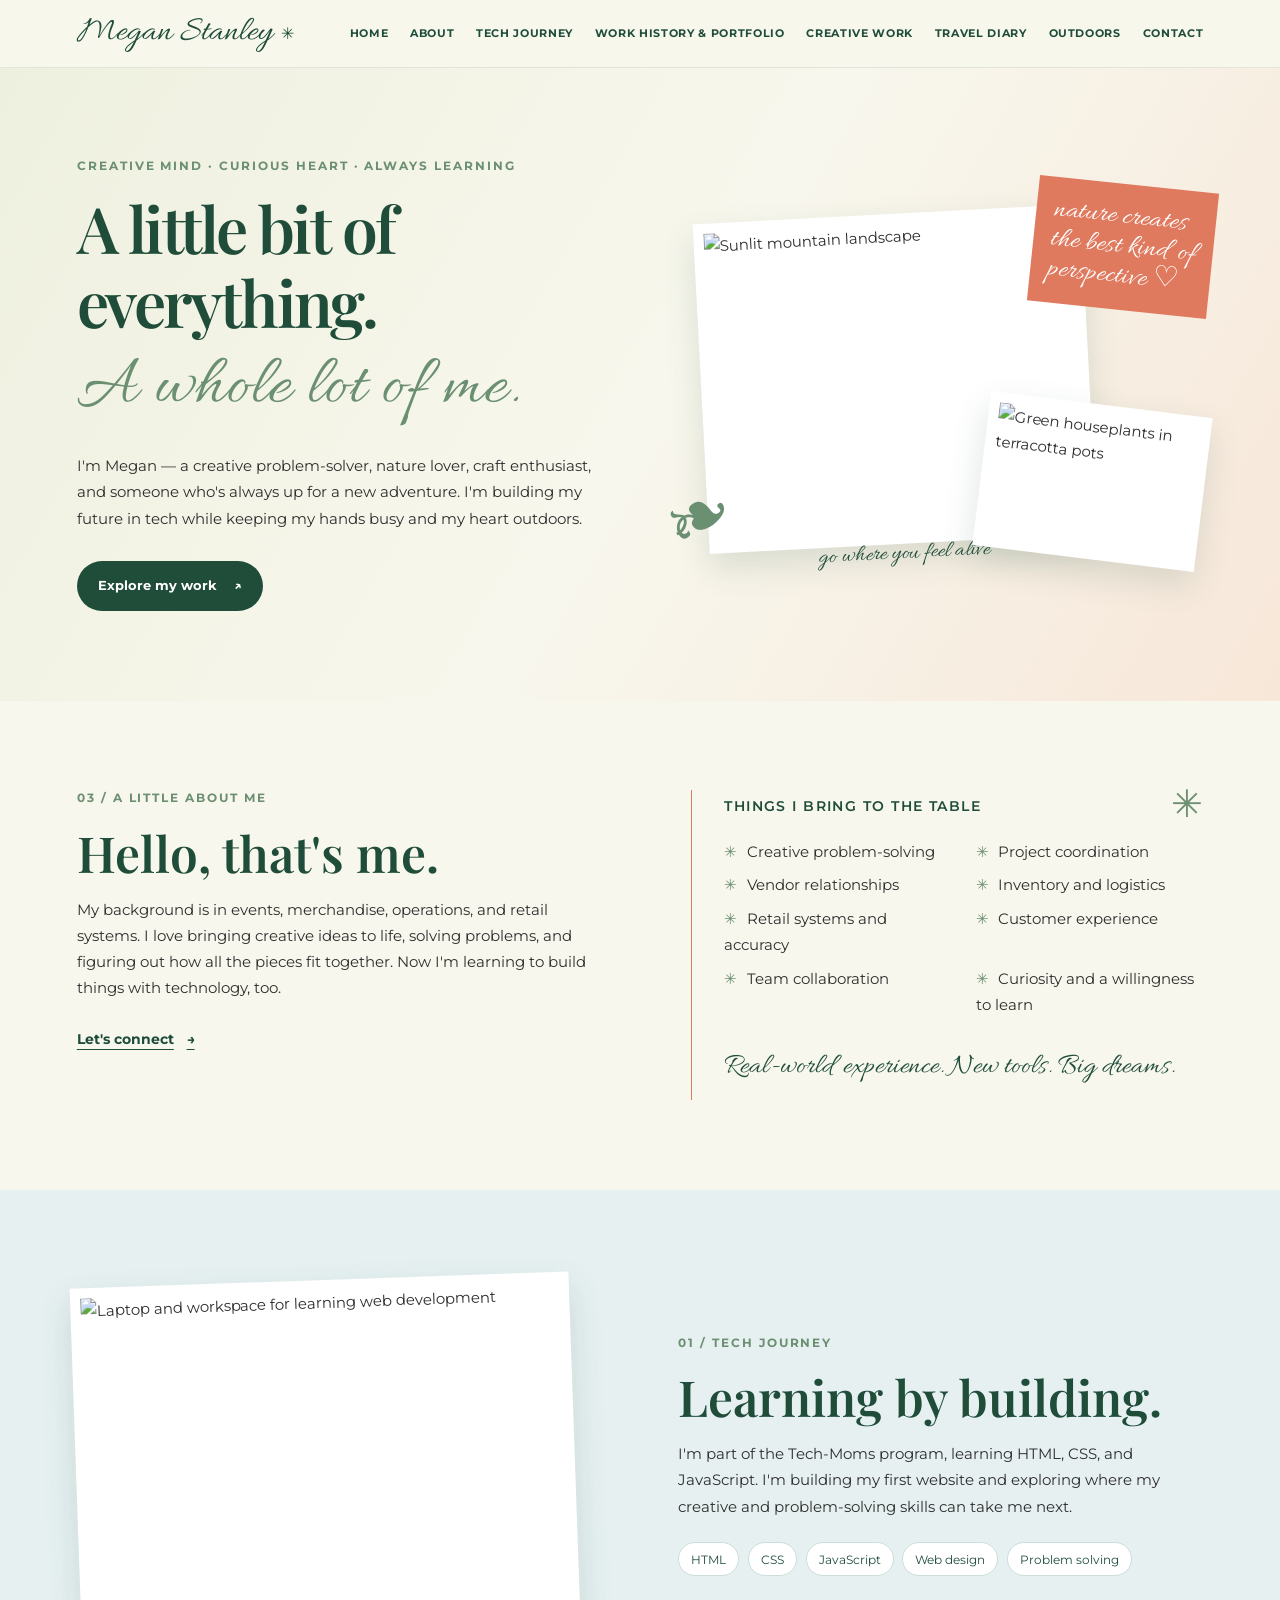
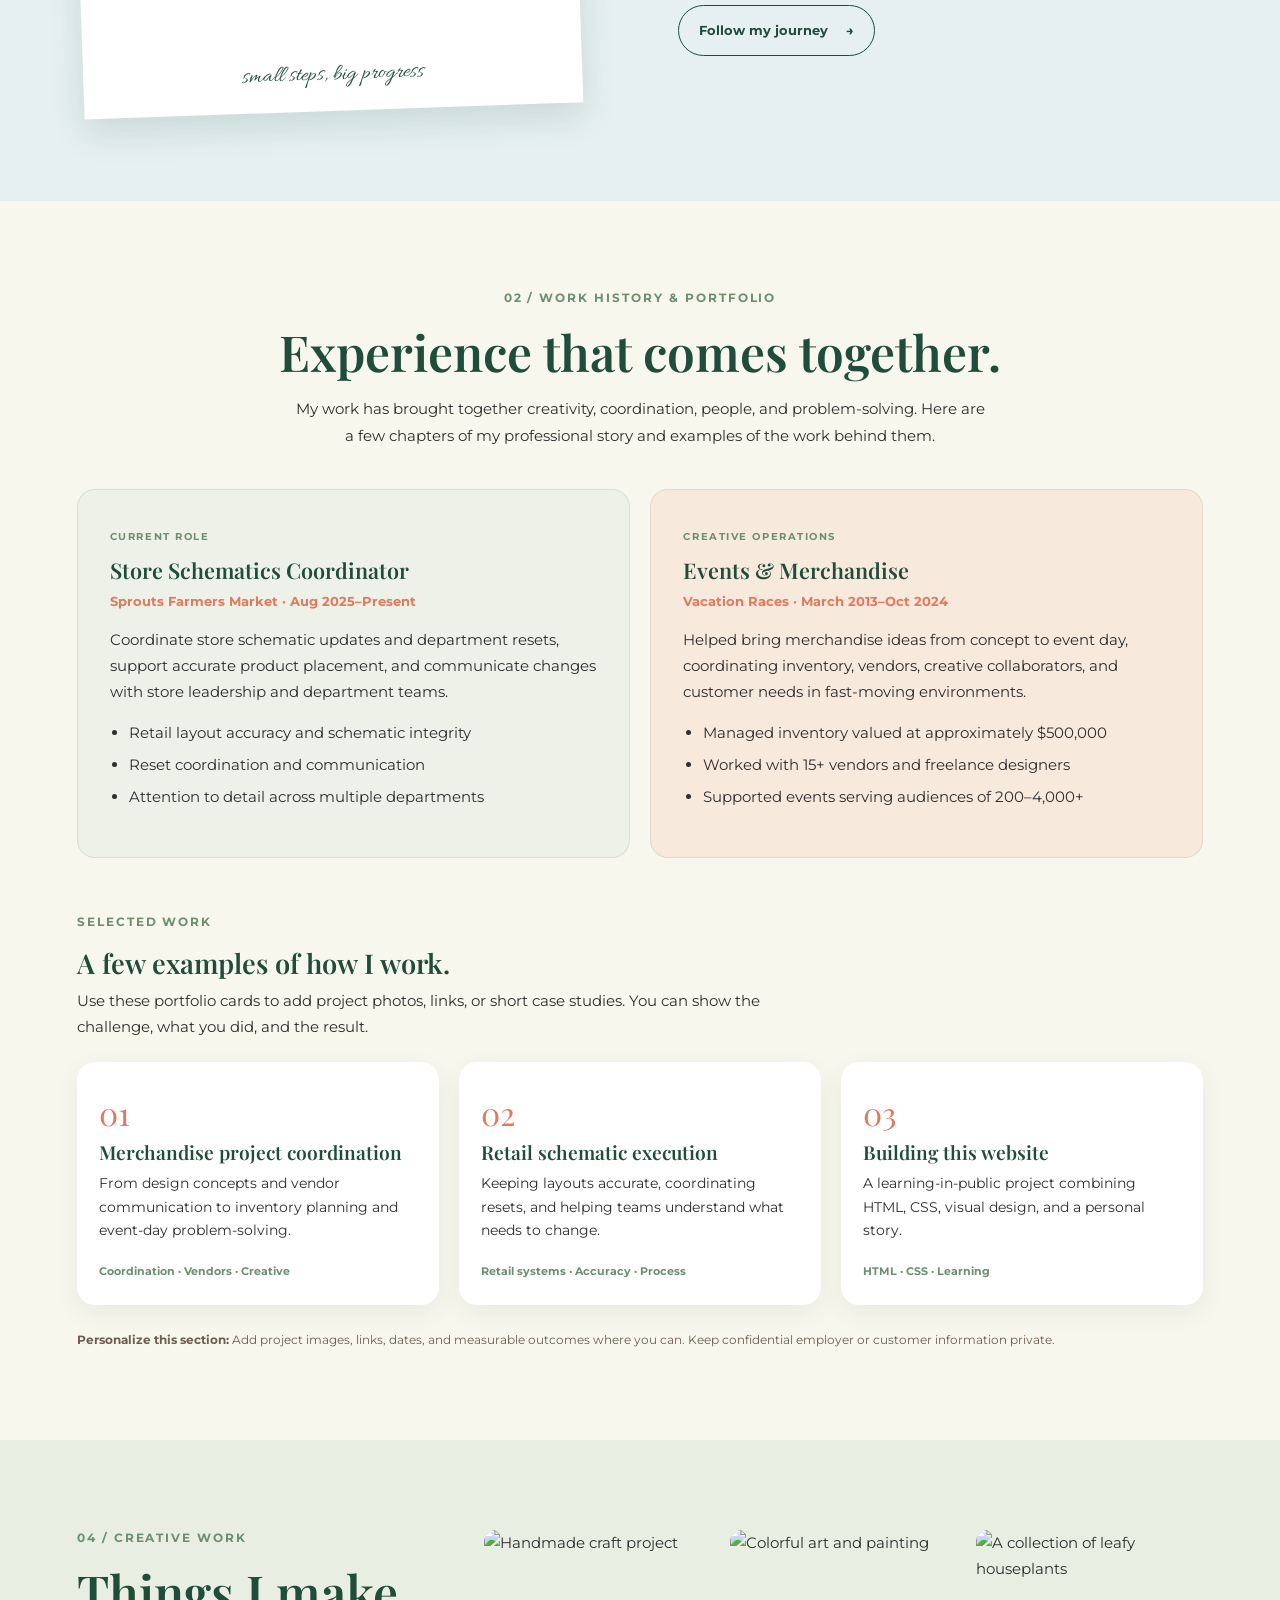
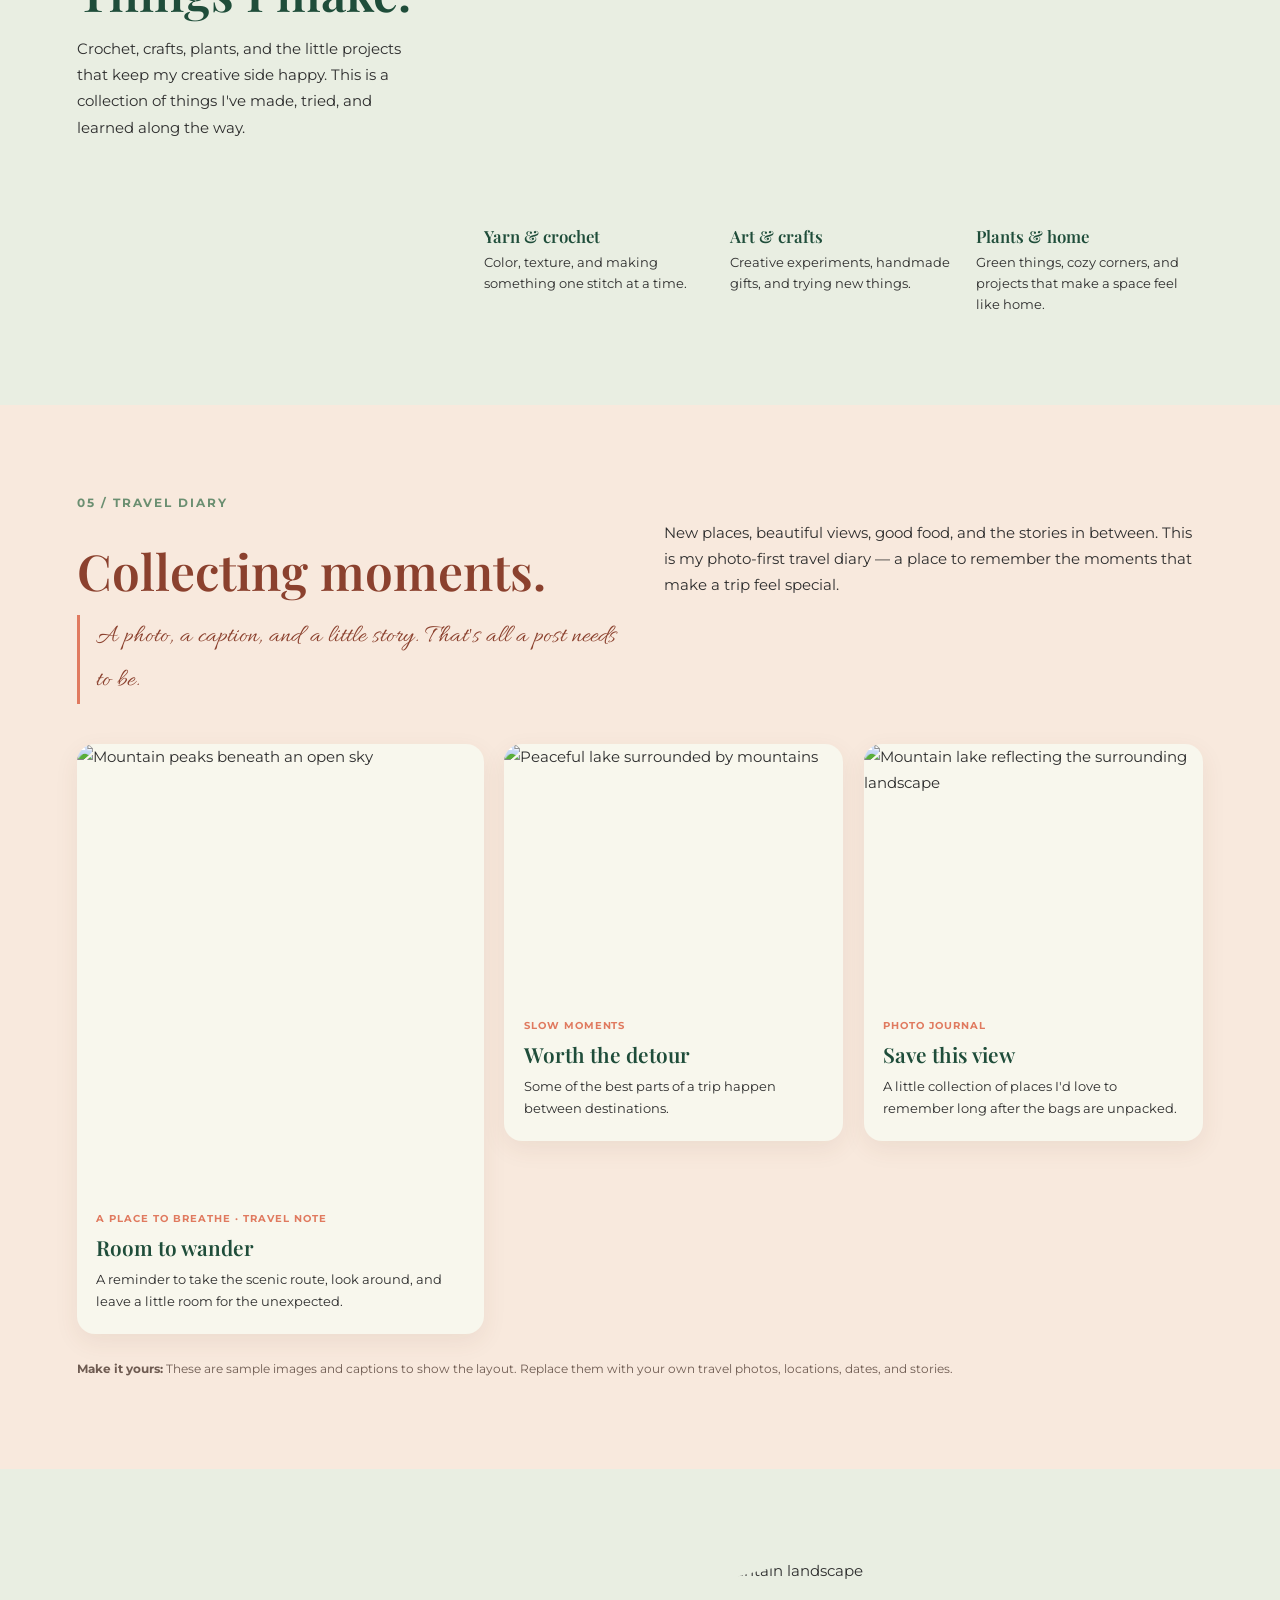
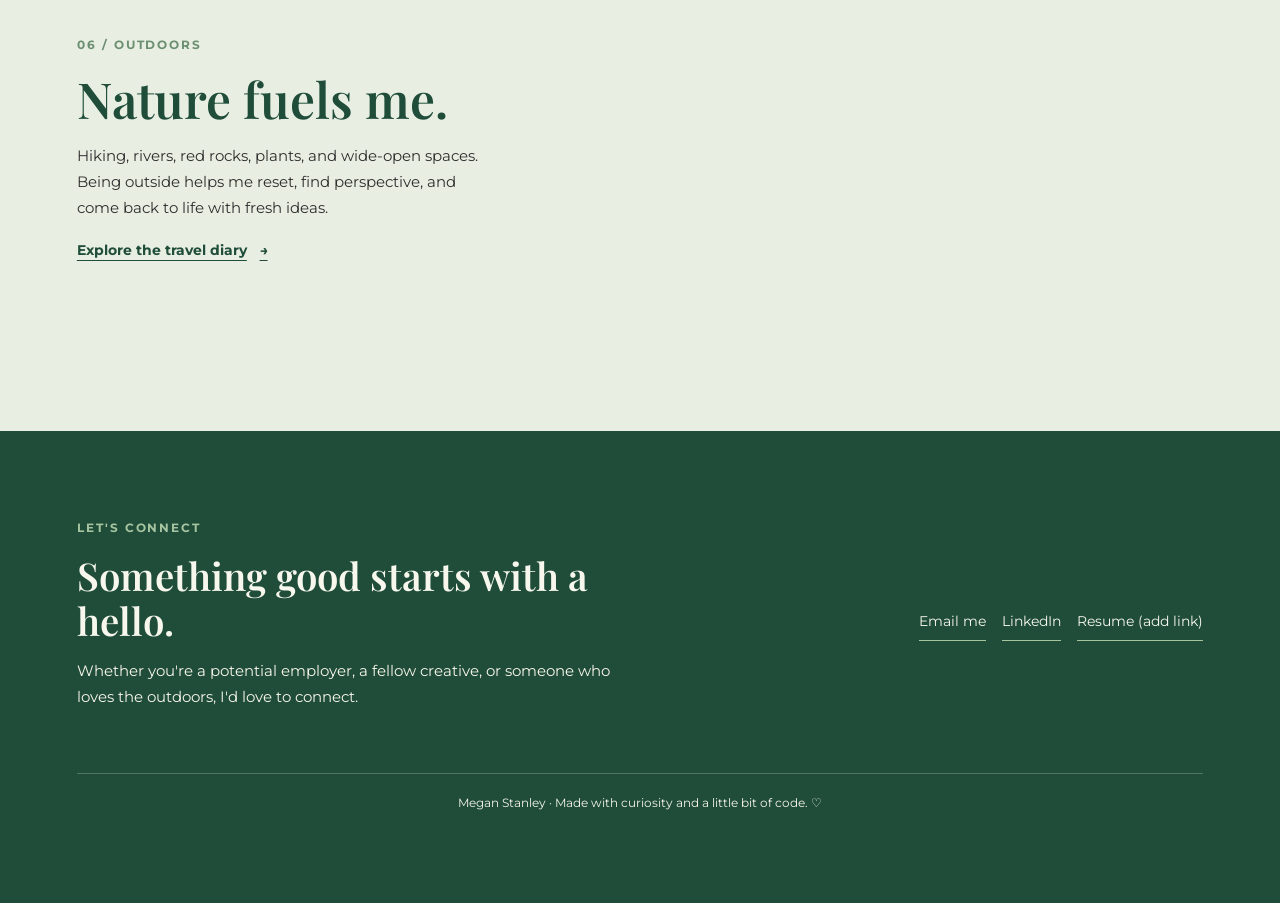
==== index.html @ b6f26909 "Add files via upload" ====
<!DOCTYPE html>
<html lang="en">
<head>
  <meta charset="UTF-8">
  <meta name="viewport" content="width=device-width, initial-scale=1.0">
  <meta name="description" content="Megan Stanley's creative portfolio, tech journey, travel diary, and outdoor journal.">
  <title>Megan Stanley | Botanical Studio</title>
  <link rel="preconnect" href="https://fonts.googleapis.com">
  <link rel="preconnect" href="https://fonts.gstatic.com" crossorigin>
  <link href="https://fonts.googleapis.com/css2?family=Allura&family=Montserrat:wght@400;500;600;700&family=Playfair+Display:wght@500;600;700&display=swap" rel="stylesheet">
  <link rel="stylesheet" href="style.css">
</head>
<body>
  <header class="site-header">
    <a class="wordmark" href="#home" aria-label="Megan Stanley home">Megan Stanley <span aria-hidden="true">✳</span></a>
    <nav class="main-nav" aria-label="Main navigation">
      <a href="#home">Home</a>
      <a href="#about">About</a>
      <a href="#tech">Tech Journey</a>
      <a href="#work">Work History &amp; Portfolio</a>
      <a href="#creative">Creative Work</a>
      <a href="#travel">Travel Diary</a>
      <a href="#outdoors">Outdoors</a>
      <a href="#contact">Contact</a>
    </nav>
  </header>

  <main>
    <section class="hero section-pad" id="home">
      <div class="hero-copy">
        <p class="eyebrow">CREATIVE MIND · CURIOUS HEART · ALWAYS LEARNING</p>
        <h1>A little bit of everything.<br><span>A whole lot of me.</span></h1>
        <p class="hero-intro">I'm Megan — a creative problem-solver, nature lover, craft enthusiast, and someone who's always up for a new adventure. I'm building my future in tech while keeping my hands busy and my heart outdoors.</p>
        <a class="button button-dark" href="#creative">Explore my work <span aria-hidden="true">↗</span></a>
      </div>
      <div class="hero-art" aria-label="Decorative travel and botanical collage">
        <div class="photo-card hero-photo main-photo">
          <img src="https://images.unsplash.com/photo-1500530855697-b586d89ba3ee?auto=format&fit=crop&w=1000&q=85" alt="Sunlit mountain landscape" />
          <span class="photo-caption">go where you feel alive</span>
        </div>
        <div class="photo-card small-photo">
          <img src="https://images.unsplash.com/photo-1485955900006-10f4d324d411?auto=format&fit=crop&w=600&q=85" alt="Green houseplants in terracotta pots" />
        </div>
        <span class="leaf-doodle leaf-one" aria-hidden="true">❧</span>
        <span class="paint-note">nature creates<br>the best kind of<br>perspective ♡</span>
      </div>
    </section>

    <section class="about section-pad" id="about">
      <div class="section-heading">
        <p class="eyebrow">03 / A LITTLE ABOUT ME</p>
        <h2>Hello, that's me.</h2>
        <p>My background is in events, merchandise, operations, and retail systems. I love bringing creative ideas to life, solving problems, and figuring out how all the pieces fit together. Now I'm learning to build things with technology, too.</p>
        <a class="text-link" href="#contact">Let's connect <span aria-hidden="true">→</span></a>
      </div>
      <div class="about-note">
        <div class="round-leaf" aria-hidden="true">✳</div>
        <h3>Things I bring to the table</h3>
        <ul class="skill-list">
          <li>Creative problem-solving</li>
          <li>Project coordination</li>
          <li>Vendor relationships</li>
          <li>Inventory and logistics</li>
          <li>Retail systems and accuracy</li>
          <li>Customer experience</li>
          <li>Team collaboration</li>
          <li>Curiosity and a willingness to learn</li>
        </ul>
        <p class="script-note">Real-world experience. New tools. Big dreams.</p>
      </div>
    </section>

    <section class="tech section-pad" id="tech">
      <div class="tech-image photo-card">
        <img src="https://images.unsplash.com/photo-1498050108023-c5249f4df085?auto=format&fit=crop&w=900&q=85" alt="Laptop and workspace for learning web development" loading="lazy">
        <span class="photo-caption">small steps, big progress</span>
      </div>
      <div class="tech-copy">
        <p class="eyebrow">01 / TECH JOURNEY</p>
        <h2>Learning by building.</h2>
        <p>I'm part of the Tech-Moms program, learning HTML, CSS, and JavaScript. I'm building my first website and exploring where my creative and problem-solving skills can take me next.</p>
        <div class="skill-tags" aria-label="Current learning topics">
          <span>HTML</span><span>CSS</span><span>JavaScript</span><span>Web design</span><span>Problem solving</span>
        </div>
        <a class="button button-outline" href="#contact">Follow my journey <span aria-hidden="true">→</span></a>
      </div>
    </section>

    <section class="work-history section-pad" id="work">
      <div class="work-heading">
        <p class="eyebrow">02 / WORK HISTORY & PORTFOLIO</p>
        <h2>Experience that comes together.</h2>
        <p>My work has brought together creativity, coordination, people, and problem-solving. Here are a few chapters of my professional story and examples of the work behind them.</p>
      </div>
      <div class="career-grid">
        <article class="career-card">
          <span class="career-kicker">CURRENT ROLE</span>
          <h3>Store Schematics Coordinator</h3>
          <p class="career-company">Sprouts Farmers Market · Aug 2025–Present</p>
          <p>Coordinate store schematic updates and department resets, support accurate product placement, and communicate changes with store leadership and department teams.</p>
          <ul><li>Retail layout accuracy and schematic integrity</li><li>Reset coordination and communication</li><li>Attention to detail across multiple departments</li></ul>
        </article>
        <article class="career-card">
          <span class="career-kicker">CREATIVE OPERATIONS</span>
          <h3>Events & Merchandise</h3>
          <p class="career-company">Vacation Races · March 2013–Oct 2024</p>
          <p>Helped bring merchandise ideas from concept to event day, coordinating inventory, vendors, creative collaborators, and customer needs in fast-moving environments.</p>
          <ul><li>Managed inventory valued at approximately $500,000</li><li>Worked with 15+ vendors and freelance designers</li><li>Supported events serving audiences of 200–4,000+</li></ul>
        </article>
      </div>
      <div class="portfolio-intro">
        <p class="eyebrow">SELECTED WORK</p>
        <h3>A few examples of how I work.</h3>
        <p>Use these portfolio cards to add project photos, links, or short case studies. You can show the challenge, what you did, and the result.</p>
      </div>
      <div class="work-samples">
        <article class="work-sample">
          <div class="sample-number">01</div>
          <h3>Merchandise project coordination</h3>
          <p>From design concepts and vendor communication to inventory planning and event-day problem-solving.</p>
          <span class="sample-tags">Coordination · Vendors · Creative</span>
        </article>
        <article class="work-sample">
          <div class="sample-number">02</div>
          <h3>Retail schematic execution</h3>
          <p>Keeping layouts accurate, coordinating resets, and helping teams understand what needs to change.</p>
          <span class="sample-tags">Retail systems · Accuracy · Process</span>
        </article>
        <article class="work-sample">
          <div class="sample-number">03</div>
          <h3>Building this website</h3>
          <p>A learning-in-public project combining HTML, CSS, visual design, and a personal story.</p>
          <span class="sample-tags">HTML · CSS · Learning</span>
        </article>
      </div>
      <p class="placeholder-note"><strong>Personalize this section:</strong> Add project images, links, dates, and measurable outcomes where you can. Keep confidential employer or customer information private.</p>
    </section>

    <section class="creative section-pad tinted-section" id="creative">
      <div class="section-intro">
        <p class="eyebrow">04 / CREATIVE WORK</p>
        <h2>Things I make.</h2>
        <p>Crochet, crafts, plants, and the little projects that keep my creative side happy. This is a collection of things I've made, tried, and learned along the way.</p>
      </div>
      <div class="project-grid">
        <article class="project-card">
          <img src="https://images.unsplash.com/photo-1610701596007-11502861dcfa?auto=format&fit=crop&w=700&q=85" alt="Handmade craft project" loading="lazy">
          <h3>Yarn & crochet</h3>
          <p>Color, texture, and making something one stitch at a time.</p>
        </article>
        <article class="project-card">
          <img src="https://images.unsplash.com/photo-1579783902614-a3fb3927b6a5?auto=format&fit=crop&w=700&q=85" alt="Colorful art and painting" loading="lazy">
          <h3>Art & crafts</h3>
          <p>Creative experiments, handmade gifts, and trying new things.</p>
        </article>
        <article class="project-card">
          <img src="https://images.unsplash.com/photo-1485955900006-10f4d324d411?auto=format&fit=crop&w=700&q=85" alt="A collection of leafy houseplants" loading="lazy">
          <h3>Plants & home</h3>
          <p>Green things, cozy corners, and projects that make a space feel like home.</p>
        </article>
      </div>
    </section>

    <section class="travel section-pad" id="travel">
      <div class="travel-heading">
        <p class="eyebrow">05 / TRAVEL DIARY</p>
        <h2>Collecting moments.</h2>
        <p>New places, beautiful views, good food, and the stories in between. This is my photo-first travel diary — a place to remember the moments that make a trip feel special.</p>
        <p class="travel-tip">A photo, a caption, and a little story. That's all a post needs to be.</p>
      </div>
      <div class="travel-gallery">
        <article class="travel-card travel-card-tall">
          <img src="https://images.unsplash.com/photo-1464822759023-fed622ff2c3b?auto=format&fit=crop&w=900&q=85" alt="Mountain peaks beneath an open sky" loading="lazy">
          <div class="travel-card-copy">
            <span class="post-meta">A PLACE TO BREATHE · TRAVEL NOTE</span>
            <h3>Room to wander</h3>
            <p>A reminder to take the scenic route, look around, and leave a little room for the unexpected.</p>
          </div>
        </article>
        <article class="travel-card">
          <img src="https://images.unsplash.com/photo-1501785888041-af3ef285b470?auto=format&fit=crop&w=900&q=85" alt="Peaceful lake surrounded by mountains" loading="lazy">
          <div class="travel-card-copy">
            <span class="post-meta">SLOW MOMENTS</span>
            <h3>Worth the detour</h3>
            <p>Some of the best parts of a trip happen between destinations.</p>
          </div>
        </article>
        <article class="travel-card">
          <img src="https://images.unsplash.com/photo-1470770841072-f978cf4d019e?auto=format&fit=crop&w=900&q=85" alt="Mountain lake reflecting the surrounding landscape" loading="lazy">
          <div class="travel-card-copy">
            <span class="post-meta">PHOTO JOURNAL</span>
            <h3>Save this view</h3>
            <p>A little collection of places I'd love to remember long after the bags are unpacked.</p>
          </div>
        </article>
      </div>
      <p class="placeholder-note"><strong>Make it yours:</strong> These are sample images and captions to show the layout. Replace them with your own travel photos, locations, dates, and stories.</p>
    </section>

    <section class="outdoors section-pad" id="outdoors">
      <div class="outdoors-copy">
        <p class="eyebrow">06 / OUTDOORS</p>
        <h2>Nature fuels me.</h2>
        <p>Hiking, rivers, red rocks, plants, and wide-open spaces. Being outside helps me reset, find perspective, and come back to life with fresh ideas.</p>
        <a class="text-link" href="#travel">Explore the travel diary <span aria-hidden="true">→</span></a>
      </div>
      <img src="https://images.unsplash.com/photo-1500534623283-312aade485b7?auto=format&fit=crop&w=1100&q=85" alt="Expansive green mountain landscape" loading="lazy">
    </section>
  </main>

  <footer class="site-footer section-pad" id="contact">
    <div>
      <p class="eyebrow">LET'S CONNECT</p>
      <h2>Something good starts with a hello.</h2>
      <p>Whether you're a potential employer, a fellow creative, or someone who loves the outdoors, I'd love to connect.</p>
    </div>
    <div class="footer-links">
      <!-- Replace these example links with your real contact details. -->
      <a href="mailto:hello@example.com">Email me</a>
      <a href="https://www.linkedin.com/" target="_blank" rel="noreferrer">LinkedIn</a>
      <a href="#" aria-label="Add your resume link">Resume (add link)</a>
    </div>
    <p class="footer-bottom">Megan Stanley · Made with curiosity and a little bit of code. ♡</p>
  </footer>
</body>
</html>
---- style.css ----
/* Megan Stanley — Botanical Studio
   Beginner tip: change the color values below to experiment with your palette. */
:root {
  --forest: #1F4D3A;
  --sage: #6B8F71;
  --willow: #A7C4A0;
  --cream: #F8F7ED;
  --terracotta: #E07A5F;
  --mustard: #D6B055;
  --sky: #7FB3C8;
  --charcoal: #2E2E2E;
  --white: #FFFFFF;
  --serif: "Playfair Display", Georgia, serif;
  --sans: "Montserrat", Arial, sans-serif;
  --script: "Allura", cursive;
  --radius: 18px;
  --shadow: 0 14px 34px rgba(31, 77, 58, 0.14);
}

* { box-sizing: border-box; }
html { scroll-behavior: smooth; scroll-padding-top: 88px; }
body {
  margin: 0;
  background: var(--cream);
  color: var(--charcoal);
  font-family: var(--sans);
  font-size: 15px;
  line-height: 1.75;
}
img { display: block; height: auto; max-width: 100%; }
section, article, div { min-width: 0; }
a { color: inherit; }
a:focus-visible { outline: 3px solid var(--terracotta); outline-offset: 4px; }
h1, h2, h3, p { margin-top: 0; }
h1, h2, h3 { font-family: var(--serif); font-weight: 600; line-height: 1.15; }
h2 { color: var(--forest); font-size: clamp(2rem, 4vw, 3.1rem); margin-bottom: 1rem; }
h3 { color: var(--forest); font-size: 1.35rem; margin-bottom: .55rem; }
.section-pad { padding: clamp(3.5rem, 7vw, 6.5rem) max(6vw, calc((100vw - 1240px) / 2)); }
.eyebrow { color: var(--sage); font-size: .72rem; font-weight: 700; letter-spacing: .17em; line-height: 1.5; margin-bottom: 1rem; }
.button {
  align-items: center;
  border: 1px solid transparent;
  border-radius: 999px;
  display: inline-flex;
  font-size: .82rem;
  font-weight: 700;
  gap: 1.1rem;
  justify-content: center;
  padding: .8rem 1.25rem;
  text-decoration: none;
  transition: transform .2s ease, background .2s ease;
}
.button:hover { transform: translateY(-2px); }
.button-dark { background: var(--forest); color: var(--white); }
.button-dark:hover { background: var(--sage); }
.button-outline { border-color: var(--forest); color: var(--forest); }
.button-outline:hover { background: var(--forest); color: var(--white); }
.text-link { color: var(--forest); display: inline-flex; font-size: .88rem; font-weight: 700; gap: .8rem; text-decoration-thickness: 1px; text-underline-offset: 5px; }
.text-link:hover { color: var(--terracotta); }

/* Header and navigation */
.site-header {
  align-items: center;
  background: rgba(248, 247, 237, .95);
  border-bottom: 1px solid rgba(31, 77, 58, .1);
  display: flex;
  gap: 2rem;
  justify-content: space-between;
  padding: 1rem max(6vw, calc((100vw - 1240px) / 2));
  position: sticky;
  top: 0;
  z-index: 10;
  backdrop-filter: blur(12px);
}
.wordmark { color: var(--forest); font-family: var(--script); font-size: 2.2rem; line-height: 1; text-decoration: none; white-space: nowrap; }
.wordmark span { font-family: var(--sans); font-size: 1rem; }
.main-nav { align-items: center; display: flex; flex-wrap: wrap; gap: clamp(.7rem, 1.7vw, 1.5rem); justify-content: flex-end; }
.main-nav a { color: var(--forest); font-size: .69rem; font-weight: 700; letter-spacing: .06em; text-decoration: none; text-transform: uppercase; }
.main-nav a:hover { color: var(--terracotta); }

/* Hero */
.hero {
  align-items: center;
  background: linear-gradient(120deg, #eef0df 0%, var(--cream) 52%, #f7e7d9 100%);
  display: grid;
  gap: 4rem;
  grid-template-columns: minmax(0, 1fr) minmax(300px, .95fr);
  min-height: 610px;
  overflow: hidden;
}
.hero h1 { color: var(--forest); font-size: clamp(2.7rem, 5vw, 4.8rem); letter-spacing: -.04em; margin-bottom: 1.4rem; }
.hero h1 span { color: var(--sage); font-family: var(--script); font-size: 1.12em; font-weight: 400; letter-spacing: 0; }
.hero-intro { max-width: 570px; margin-bottom: 1.8rem; }
.hero-art { min-height: 390px; position: relative; }
.photo-card { background: var(--white); box-shadow: var(--shadow); padding: 10px 10px 16px; transform: rotate(-3deg); }
.photo-card img { height: 100%; object-fit: cover; width: 100%; }
.hero-photo { height: 330px; left: 3%; position: absolute; top: 25px; width: 75%; }
.photo-caption { color: var(--forest); display: block; font-family: var(--script); font-size: 1.45rem; padding: .35rem .2rem 0; text-align: center; }
.small-photo { height: 155px; position: absolute; right: 0; top: 215px; transform: rotate(7deg); width: 43%; }
.leaf-doodle { color: var(--sage); font-size: 5rem; position: absolute; }
.leaf-one { bottom: -8px; left: -4%; transform: rotate(-28deg); }
.paint-note { background: var(--terracotta); color: var(--white); font-family: var(--script); font-size: 1.8rem; line-height: 1.05; padding: 1.1rem; position: absolute; right: -2%; top: -5px; transform: rotate(6deg); }

/* About */
.about { align-items: start; display: grid; gap: clamp(3rem, 8vw, 8rem); grid-template-columns: 1fr 1fr; }
.section-heading { max-width: 570px; }
.section-heading p:not(.eyebrow) { margin-bottom: 1.5rem; }
.about-note { border-left: 1px solid var(--terracotta); padding: .5rem 0 .5rem 2rem; position: relative; }
.round-leaf { color: var(--sage); font-size: 2.4rem; position: absolute; right: 0; top: -1.3rem; }
.about-note h3 { font-family: var(--sans); font-size: .9rem; letter-spacing: .1em; text-transform: uppercase; }
.skill-list { display: grid; gap: .45rem 1.5rem; grid-template-columns: 1fr 1fr; list-style: none; margin: 1.5rem 0; padding: 0; }
.skill-list li::before { color: var(--sage); content: "✳"; margin-right: .6rem; }
.script-note { color: var(--forest); font-family: var(--script); font-size: 1.8rem; margin-bottom: 0; }

/* Creative projects */
.tinted-section { background: #e9eee2; }
.creative { display: grid; gap: 3rem; grid-template-columns: minmax(210px, .75fr) 1.5fr; }
.section-intro p:not(.eyebrow) { max-width: 340px; }
.project-grid { display: grid; gap: 1.2rem; grid-template-columns: repeat(3, minmax(0, 1fr)); }
.project-card img { aspect-ratio: 4 / 5; border-radius: 12px; object-fit: cover; width: 100%; }
.project-card h3 { font-size: 1.05rem; margin: .9rem 0 .35rem; }
.project-card p { font-size: .82rem; line-height: 1.6; margin-bottom: 0; }

/* Tech */
.tech { align-items: center; background: #e6f0f1; display: grid; gap: clamp(3rem, 8vw, 8rem); grid-template-columns: .95fr 1fr; }
.tech-image { max-width: 520px; transform: rotate(-2deg); }
.tech-image img { aspect-ratio: 4 / 3; }
.tech-copy p:not(.eyebrow) { max-width: 580px; }
.skill-tags { display: flex; flex-wrap: wrap; gap: .55rem; margin: 1.4rem 0 1.8rem; }
.skill-tags span { background: var(--white); border: 1px solid #cbdedb; border-radius: 999px; color: var(--forest); font-size: .75rem; padding: .35rem .75rem; }


/* Work history and professional portfolio */
.work-history { background: var(--cream); }
.work-heading { margin: 0 auto 2.5rem; max-width: 780px; text-align: center; }
.work-heading > p:not(.eyebrow) { margin-left: auto; margin-right: auto; max-width: 700px; }
.career-grid { display: grid; gap: 1.3rem; grid-template-columns: repeat(2, minmax(0, 1fr)); }
.career-card { background: #edf1e7; border: 1px solid rgba(31, 77, 58, .1); border-radius: var(--radius); padding: clamp(1.3rem, 3vw, 2rem); }
.career-card:nth-child(2) { background: #f8e9dd; }
.career-kicker { color: var(--sage); font-size: .65rem; font-weight: 700; letter-spacing: .15em; }
.career-card h3 { margin-top: .6rem; }
.career-company { color: var(--terracotta); font-size: .8rem; font-weight: 700; }
.career-card ul { padding-left: 1.2rem; }
.career-card li { margin-bottom: .35rem; }
.portfolio-intro { margin: 3.5rem 0 1.4rem; }
.portfolio-intro h3 { font-size: 1.7rem; }
.portfolio-intro p:not(.eyebrow) { max-width: 700px; }
.work-samples { display: grid; gap: 1.2rem; grid-template-columns: repeat(3, minmax(0, 1fr)); }
.work-sample { background: var(--white); border-radius: var(--radius); box-shadow: 0 8px 25px rgba(31, 77, 58, .07); padding: 1.4rem; }
.sample-number { color: var(--terracotta); font-family: var(--serif); font-size: 2rem; }
.work-sample h3 { font-size: 1.2rem; }
.work-sample p { font-size: .85rem; }
.sample-tags { color: var(--sage); font-size: .7rem; font-weight: 700; }

/* Travel diary */
.travel { background: #f8e9dd; }
.travel-heading { align-items: end; display: grid; gap: 1rem 3rem; grid-template-columns: 1fr 1fr; margin-bottom: 2.5rem; }
.travel-heading .eyebrow { grid-column: 1 / -1; margin-bottom: -.5rem; }
.travel-heading h2 { color: #8b412e; margin-bottom: 0; }
.travel-heading > p:not(.eyebrow) { margin-bottom: 0; }
.travel-tip { border-left: 3px solid var(--terracotta); color: #8b412e; font-family: var(--script); font-size: 1.6rem; padding-left: 1rem; }
.travel-gallery { align-items: start; display: grid; gap: 1.3rem; grid-template-columns: 1.2fr 1fr 1fr; }
.travel-card { background: var(--cream); border-radius: var(--radius); box-shadow: 0 8px 25px rgba(100, 60, 40, .08); overflow: hidden; }
.travel-card img { aspect-ratio: 4 / 3; object-fit: cover; width: 100%; }
.travel-card-tall img { aspect-ratio: 4 / 4.4; }
.travel-card-copy { padding: 1.15rem 1.2rem 1.35rem; }
.post-meta { color: var(--terracotta); display: block; font-size: .62rem; font-weight: 700; letter-spacing: .1em; margin-bottom: .55rem; }
.travel-card h3 { font-size: 1.3rem; }
.travel-card p { font-size: .83rem; line-height: 1.65; margin-bottom: 0; }
.placeholder-note { color: #6e5b51; font-size: .75rem; margin: 1.5rem 0 0; }

/* Outdoors */
.outdoors { align-items: center; background: #e9eee2; display: grid; gap: 4rem; grid-template-columns: .8fr 1.2fr; }
.outdoors-copy p:not(.eyebrow) { max-width: 480px; }
.outdoors > img { aspect-ratio: 5 / 3; border-radius: 48% 48% 14px 14px; object-fit: cover; width: 100%; }

/* Footer */
.site-footer { background: var(--forest); color: #f7f5e9; display: grid; gap: 2rem 4rem; grid-template-columns: 1.3fr 1fr; }
.site-footer .eyebrow { color: var(--willow); }
.site-footer h2 { color: var(--cream); font-size: clamp(1.8rem, 3vw, 2.7rem); }
.site-footer p { max-width: 550px; }
.footer-links { align-content: center; display: flex; flex-wrap: wrap; gap: 1rem; justify-content: flex-end; }
.footer-links a { border-bottom: 1px solid var(--willow); color: var(--cream); font-size: .85rem; padding: .35rem 0; text-decoration: none; }
.footer-links a:hover { color: var(--mustard); }
.footer-bottom { border-top: 1px solid rgba(255,255,255,.22); font-size: .72rem; grid-column: 1 / -1; margin: 1rem 0 0; max-width: none !important; padding-top: 1.2rem; text-align: center; }

/* Responsive layout for tablets and phones */
@media (max-width: 900px) {
  .site-header { align-items: flex-start; flex-direction: column; gap: 1rem; }
  .main-nav { justify-content: flex-start; }
  .hero { gap: 2rem; grid-template-columns: 1fr; }
  .hero-art { margin: 0 auto; max-width: 600px; width: 100%; }
  .creative { grid-template-columns: 1fr; }
  .career-grid { grid-template-columns: 1fr; }
  .work-samples { grid-template-columns: repeat(2, minmax(0, 1fr)); }
  .section-intro p:not(.eyebrow) { max-width: 650px; }
  .travel-heading { align-items: start; }
}
@media (max-width: 620px) {
  body { font-size: 14px; }
  .section-pad { padding: 3.5rem 1.25rem; }
  .site-header { padding: 1rem 1.25rem; position: static; }
  .wordmark { font-size: 2rem; }
  .main-nav { gap: .55rem 1rem; }
  .main-nav a { font-size: .62rem; }
  .hero { min-height: auto; }
  .hero h1 { font-size: clamp(2.5rem, 12vw, 3.6rem); }
  .hero-art { min-height: 300px; }
  .hero-photo { height: 245px; width: 78%; }
  .small-photo { height: 115px; top: 175px; }
  .paint-note { font-size: 1.35rem; right: 0; }
  .about, .tech, .outdoors { gap: 2.5rem; grid-template-columns: 1fr; }
  .tech-image { margin: 0 auto; width: min(100%, 460px); }
  .work-samples { grid-template-columns: 1fr; }
  .career-card { min-width: 0; }
  .about-note { padding-left: 1.2rem; }
  .skill-list { grid-template-columns: 1fr; }
  .project-grid { gap: .85rem; grid-template-columns: 1fr 1fr; }
  .project-card:last-child { grid-column: 1 / -1; max-width: 70%; }
  .travel-heading { gap: 1rem; grid-template-columns: 1fr; }
  .travel-heading .eyebrow { grid-column: auto; }
  .travel-gallery { grid-template-columns: 1fr; }
  .travel-card-tall img, .travel-card img { aspect-ratio: 16 / 10; }
  .site-footer { gap: 1rem; grid-template-columns: 1fr; }
  .footer-links { justify-content: flex-start; }
  .footer-bottom { grid-column: auto; }
}
@media (prefers-reduced-motion: reduce) {
  html { scroll-behavior: auto; }
  *, *::before, *::after { transition-duration: .01ms !important; }
}
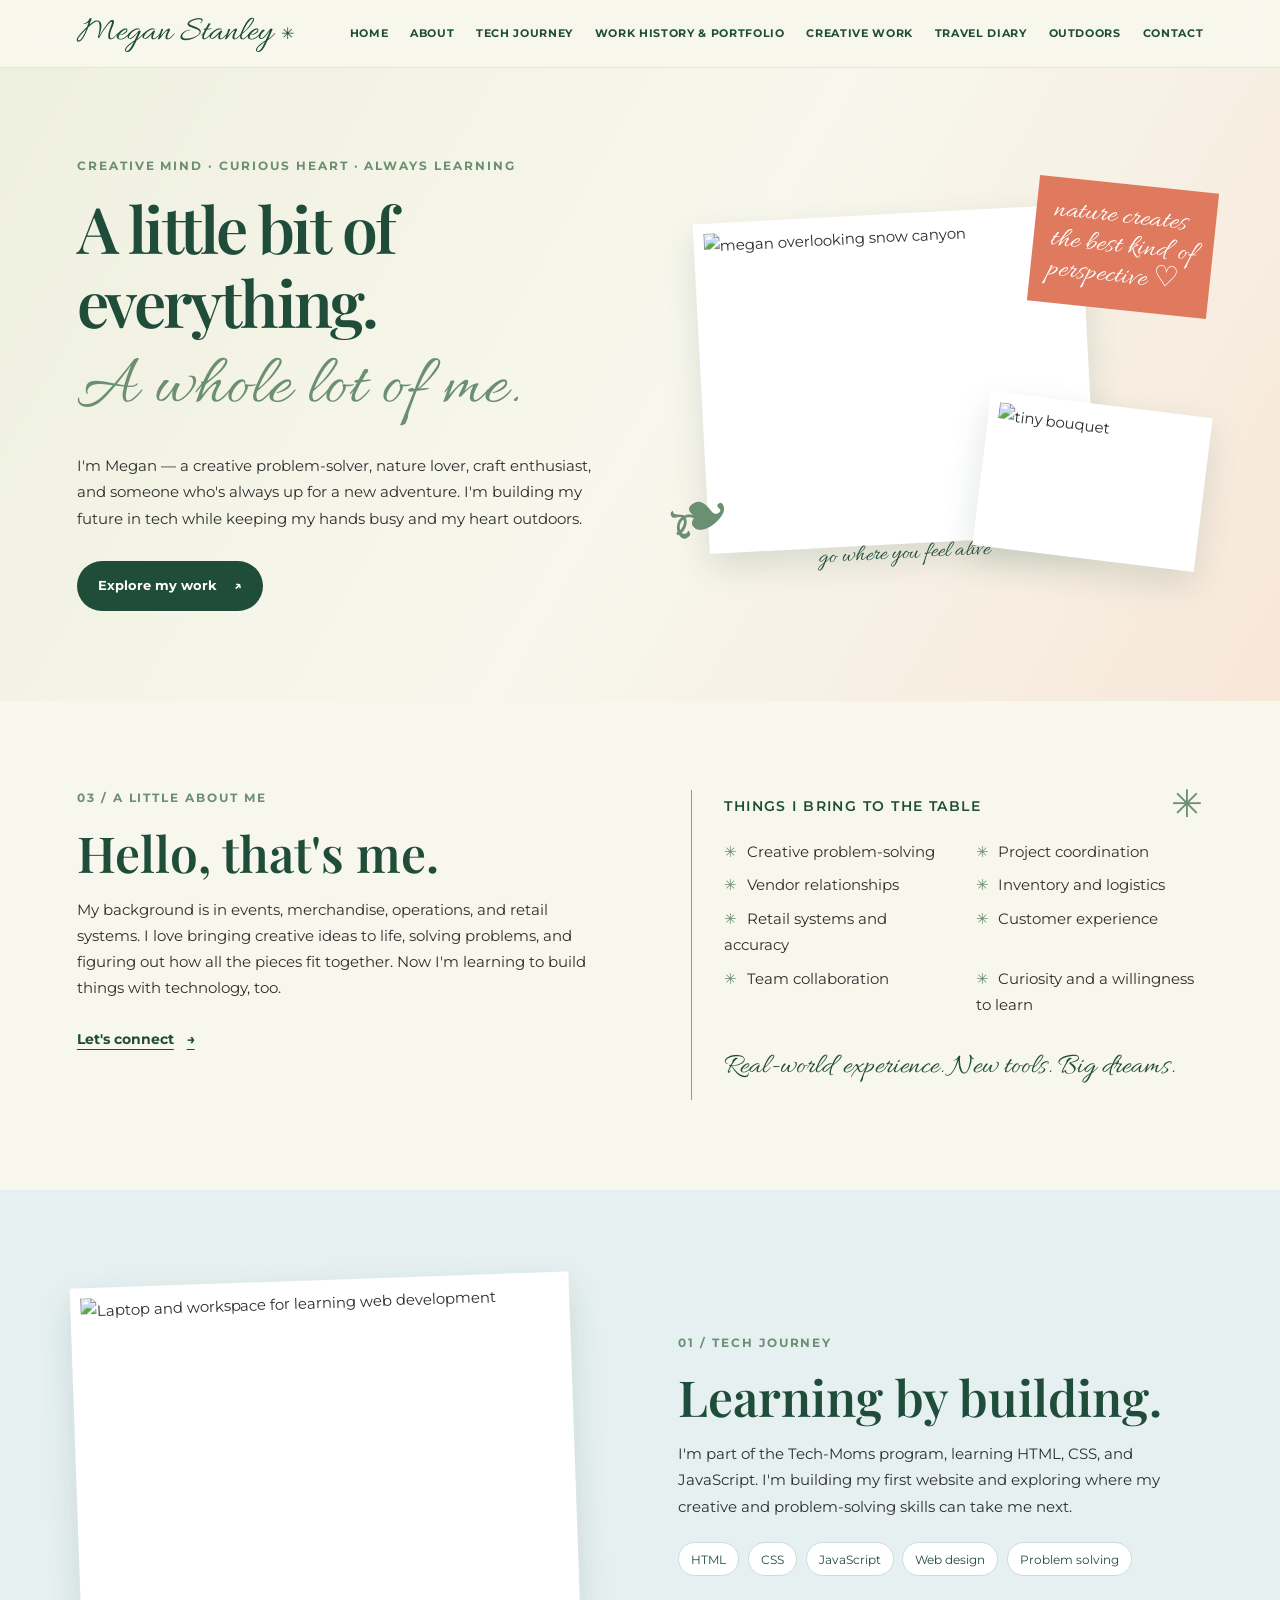
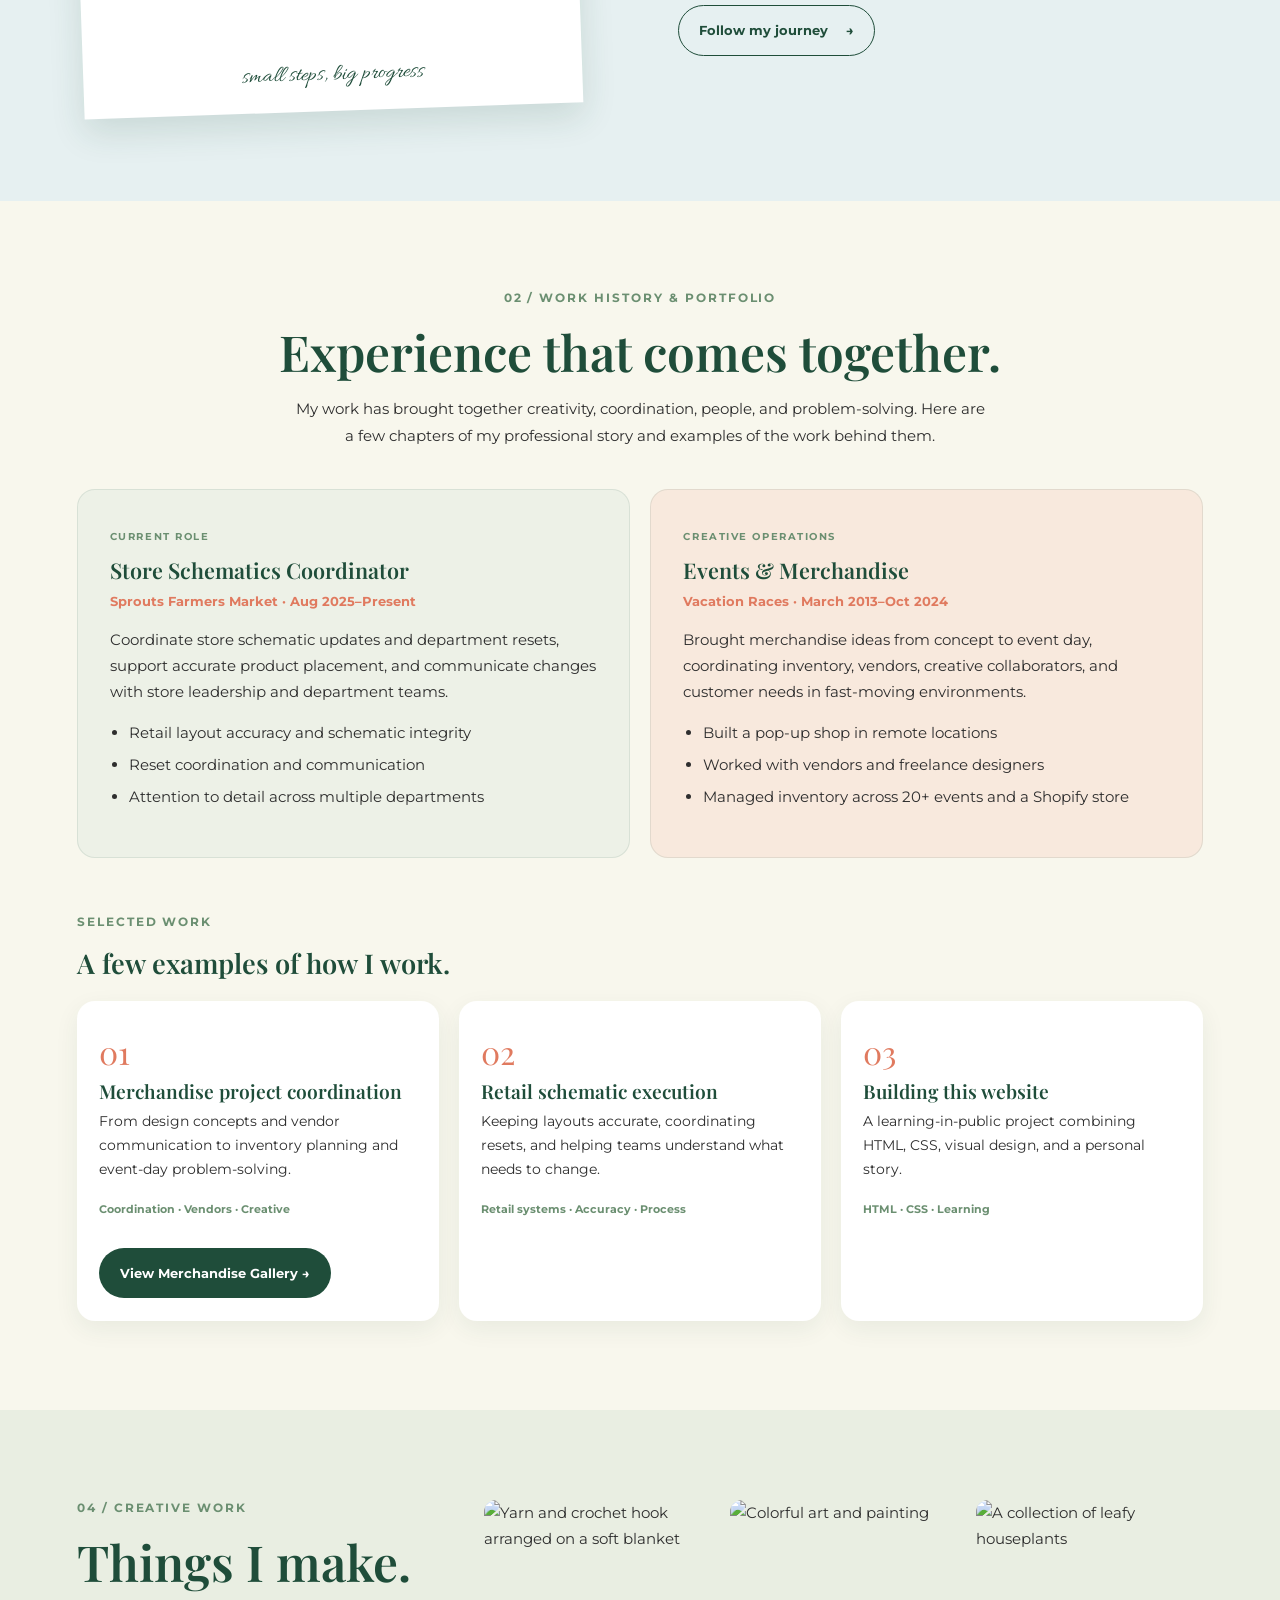
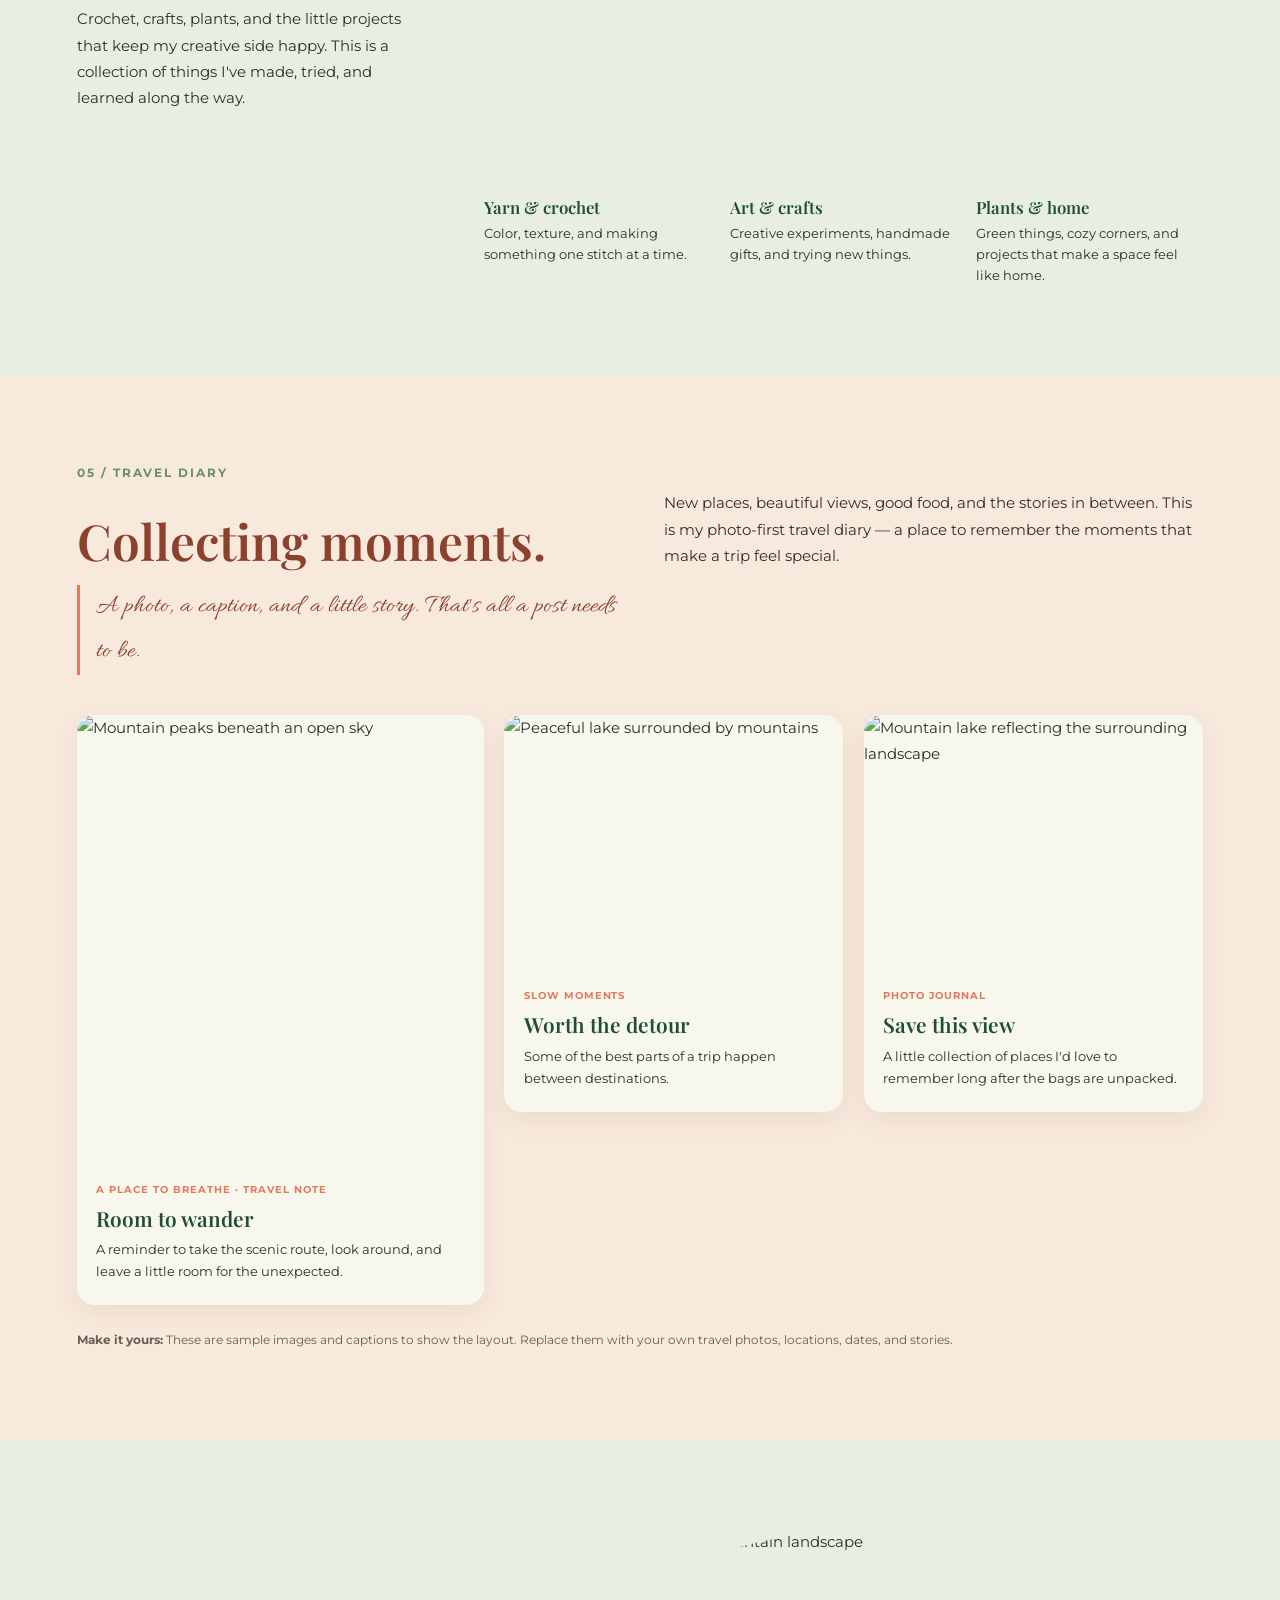
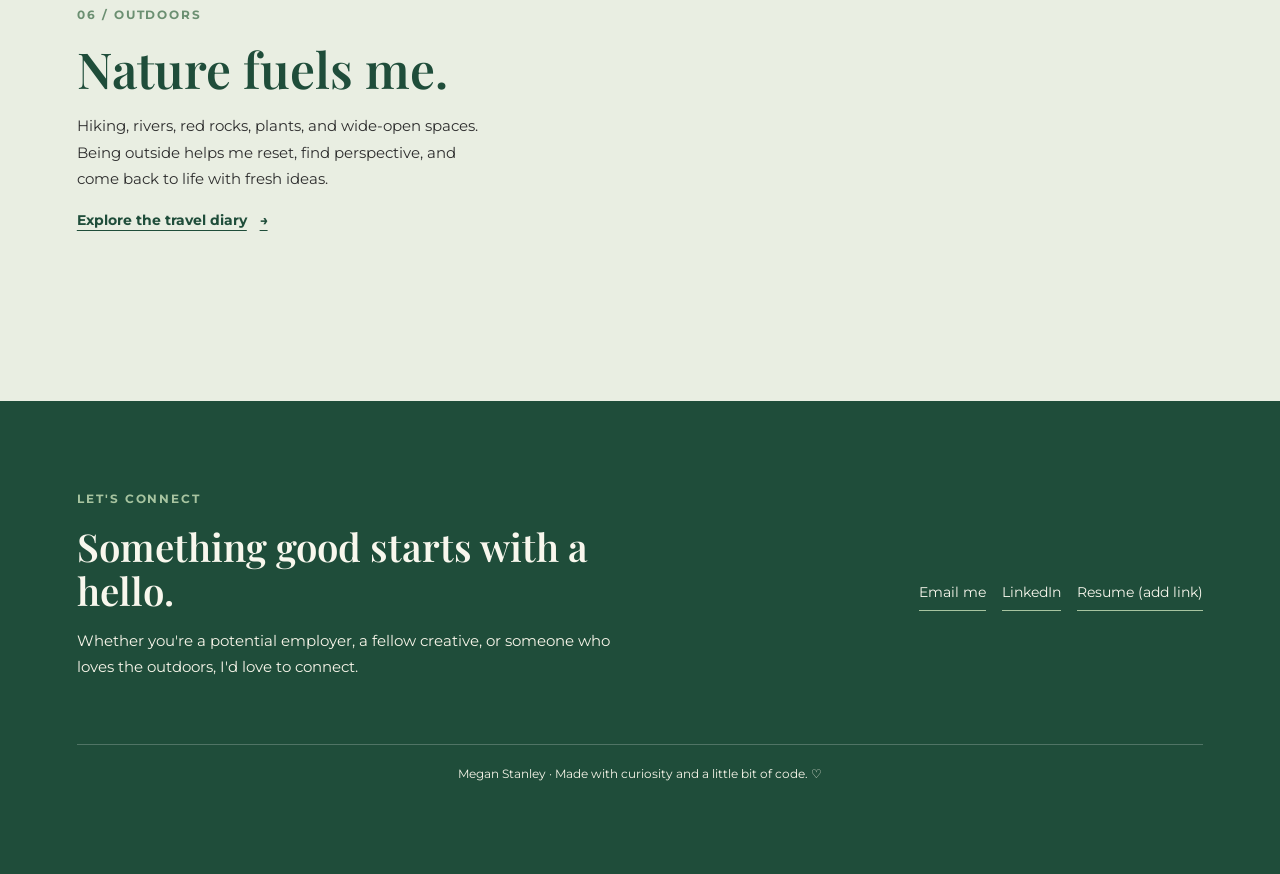
==== commit 3cdb3c2f: "Add files via upload" ====
--- a/index.html
+++ b/index.html
@@ -1,15 +1,20 @@
 <!DOCTYPE html>
 <html lang="en">
+
 <head>
   <meta charset="UTF-8">
   <meta name="viewport" content="width=device-width, initial-scale=1.0">
-  <meta name="description" content="Megan Stanley's creative portfolio, tech journey, travel diary, and outdoor journal.">
+  <meta name="description"
+    content="Megan Stanley's creative portfolio, tech journey, travel diary, and outdoor journal.">
   <title>Megan Stanley | Botanical Studio</title>
   <link rel="preconnect" href="https://fonts.googleapis.com">
   <link rel="preconnect" href="https://fonts.gstatic.com" crossorigin>
-  <link href="https://fonts.googleapis.com/css2?family=Allura&family=Montserrat:wght@400;500;600;700&family=Playfair+Display:wght@500;600;700&display=swap" rel="stylesheet">
+  <link
+    href="https://fonts.googleapis.com/css2?family=Allura&family=Montserrat:wght@400;500;600;700&family=Playfair+Display:wght@500;600;700&display=swap"
+    rel="stylesheet">
   <link rel="stylesheet" href="style.css">
 </head>
+
 <body>
   <header class="site-header">
     <a class="wordmark" href="#home" aria-label="Megan Stanley home">Megan Stanley <span aria-hidden="true">✳</span></a>
@@ -30,16 +35,18 @@
       <div class="hero-copy">
         <p class="eyebrow">CREATIVE MIND · CURIOUS HEART · ALWAYS LEARNING</p>
         <h1>A little bit of everything.<br><span>A whole lot of me.</span></h1>
-        <p class="hero-intro">I'm Megan — a creative problem-solver, nature lover, craft enthusiast, and someone who's always up for a new adventure. I'm building my future in tech while keeping my hands busy and my heart outdoors.</p>
+        <p class="hero-intro">I'm Megan — a creative problem-solver, nature lover, craft enthusiast, and someone who's
+          always up for a new adventure. I'm building my future in tech while keeping my hands busy and my heart
+          outdoors.</p>
         <a class="button button-dark" href="#creative">Explore my work <span aria-hidden="true">↗</span></a>
       </div>
       <div class="hero-art" aria-label="Decorative travel and botanical collage">
         <div class="photo-card hero-photo main-photo">
-          <img src="https://images.unsplash.com/photo-1500530855697-b586d89ba3ee?auto=format&fit=crop&w=1000&q=85" alt="Sunlit mountain landscape" />
+          <img src="/images/meganscoverlook.jpeg" alt="megan overlooking snow canyon" />
           <span class="photo-caption">go where you feel alive</span>
         </div>
         <div class="photo-card small-photo">
-          <img src="https://images.unsplash.com/photo-1485955900006-10f4d324d411?auto=format&fit=crop&w=600&q=85" alt="Green houseplants in terracotta pots" />
+          <img src="images/littleflowers.jpeg" alt="tiny bouquet" />
         </div>
         <span class="leaf-doodle leaf-one" aria-hidden="true">❧</span>
         <span class="paint-note">nature creates<br>the best kind of<br>perspective ♡</span>
@@ -50,7 +57,9 @@
       <div class="section-heading">
         <p class="eyebrow">03 / A LITTLE ABOUT ME</p>
         <h2>Hello, that's me.</h2>
-        <p>My background is in events, merchandise, operations, and retail systems. I love bringing creative ideas to life, solving problems, and figuring out how all the pieces fit together. Now I'm learning to build things with technology, too.</p>
+        <p>My background is in events, merchandise, operations, and retail systems. I love bringing creative ideas to
+          life, solving problems, and figuring out how all the pieces fit together. Now I'm learning to build things
+          with technology, too.</p>
         <a class="text-link" href="#contact">Let's connect <span aria-hidden="true">→</span></a>
       </div>
       <div class="about-note">
@@ -72,13 +81,15 @@
 
     <section class="tech section-pad" id="tech">
       <div class="tech-image photo-card">
-        <img src="https://images.unsplash.com/photo-1498050108023-c5249f4df085?auto=format&fit=crop&w=900&q=85" alt="Laptop and workspace for learning web development" loading="lazy">
+        <img src="https://images.unsplash.com/photo-1498050108023-c5249f4df085?auto=format&fit=crop&w=900&q=85"
+          alt="Laptop and workspace for learning web development" loading="lazy">
         <span class="photo-caption">small steps, big progress</span>
       </div>
       <div class="tech-copy">
         <p class="eyebrow">01 / TECH JOURNEY</p>
         <h2>Learning by building.</h2>
-        <p>I'm part of the Tech-Moms program, learning HTML, CSS, and JavaScript. I'm building my first website and exploring where my creative and problem-solving skills can take me next.</p>
+        <p>I'm part of the Tech-Moms program, learning HTML, CSS, and JavaScript. I'm building my first website and
+          exploring where my creative and problem-solving skills can take me next.</p>
         <div class="skill-tags" aria-label="Current learning topics">
           <span>HTML</span><span>CSS</span><span>JavaScript</span><span>Web design</span><span>Problem solving</span>
         </div>
@@ -90,28 +101,41 @@
       <div class="work-heading">
         <p class="eyebrow">02 / WORK HISTORY & PORTFOLIO</p>
         <h2>Experience that comes together.</h2>
-        <p>My work has brought together creativity, coordination, people, and problem-solving. Here are a few chapters of my professional story and examples of the work behind them.</p>
+        <p>My work has brought together creativity, coordination, people, and problem-solving. Here are a few chapters
+          of my professional story and examples of the work behind them.</p>
       </div>
       <div class="career-grid">
         <article class="career-card">
           <span class="career-kicker">CURRENT ROLE</span>
           <h3>Store Schematics Coordinator</h3>
           <p class="career-company">Sprouts Farmers Market · Aug 2025–Present</p>
-          <p>Coordinate store schematic updates and department resets, support accurate product placement, and communicate changes with store leadership and department teams.</p>
-          <ul><li>Retail layout accuracy and schematic integrity</li><li>Reset coordination and communication</li><li>Attention to detail across multiple departments</li></ul>
+          <p>Coordinate store schematic updates and department resets, support accurate product placement, and
+            communicate changes with store leadership and department teams.</p>
+          <ul>
+            <li>Retail layout accuracy and schematic integrity</li>
+            <li>Reset coordination and communication</li>
+            <li>Attention to detail across multiple departments</li>
+          </ul>
         </article>
         <article class="career-card">
           <span class="career-kicker">CREATIVE OPERATIONS</span>
           <h3>Events & Merchandise</h3>
           <p class="career-company">Vacation Races · March 2013–Oct 2024</p>
-          <p>Helped bring merchandise ideas from concept to event day, coordinating inventory, vendors, creative collaborators, and customer needs in fast-moving environments.</p>
-          <ul><li>Managed inventory valued at approximately $500,000</li><li>Worked with 15+ vendors and freelance designers</li><li>Supported events serving audiences of 200–4,000+</li></ul>
+          <p>Brought merchandise ideas from concept to event day, coordinating inventory, vendors, creative
+            collaborators, and customer needs in fast-moving environments.</p>
+          <ul>
+            <li>Built a pop-up shop in remote locations</li>
+            <li>Worked with vendors and freelance designers </li>
+            <li>Managed inventory across 20+ events and a Shopify store</li>
+            
+
+          </ul>
         </article>
       </div>
       <div class="portfolio-intro">
         <p class="eyebrow">SELECTED WORK</p>
         <h3>A few examples of how I work.</h3>
-        <p>Use these portfolio cards to add project photos, links, or short case studies. You can show the challenge, what you did, and the result.</p>
+
       </div>
       <div class="work-samples">
         <article class="work-sample">
@@ -119,6 +143,13 @@
           <h3>Merchandise project coordination</h3>
           <p>From design concepts and vendor communication to inventory planning and event-day problem-solving.</p>
           <span class="sample-tags">Coordination · Vendors · Creative</span>
+
+          <br><br>
+
+          <a href="merchandise-gallery.html" class="button button-dark">
+            View Merchandise Gallery →
+          </a>
+
         </article>
         <article class="work-sample">
           <div class="sample-number">02</div>
@@ -133,28 +164,31 @@
           <span class="sample-tags">HTML · CSS · Learning</span>
         </article>
       </div>
-      <p class="placeholder-note"><strong>Personalize this section:</strong> Add project images, links, dates, and measurable outcomes where you can. Keep confidential employer or customer information private.</p>
+
     </section>
 
     <section class="creative section-pad tinted-section" id="creative">
       <div class="section-intro">
         <p class="eyebrow">04 / CREATIVE WORK</p>
         <h2>Things I make.</h2>
-        <p>Crochet, crafts, plants, and the little projects that keep my creative side happy. This is a collection of things I've made, tried, and learned along the way.</p>
+        <p>Crochet, crafts, plants, and the little projects that keep my creative side happy. This is a collection of
+          things I've made, tried, and learned along the way.</p>
       </div>
       <div class="project-grid">
         <article class="project-card">
-          <img src="https://images.unsplash.com/photo-1610701596007-11502861dcfa?auto=format&fit=crop&w=700&q=85" alt="Handmade craft project" loading="lazy">
+          <img src="images/crochet-yarn.jpg" alt="Yarn and crochet hook arranged on a soft blanket" loading="lazy">
           <h3>Yarn & crochet</h3>
           <p>Color, texture, and making something one stitch at a time.</p>
         </article>
         <article class="project-card">
-          <img src="https://images.unsplash.com/photo-1579783902614-a3fb3927b6a5?auto=format&fit=crop&w=700&q=85" alt="Colorful art and painting" loading="lazy">
+          <img src="https://images.unsplash.com/photo-1579783902614-a3fb3927b6a5?auto=format&fit=crop&w=700&q=85"
+            alt="Colorful art and painting" loading="lazy">
           <h3>Art & crafts</h3>
           <p>Creative experiments, handmade gifts, and trying new things.</p>
         </article>
         <article class="project-card">
-          <img src="https://images.unsplash.com/photo-1485955900006-10f4d324d411?auto=format&fit=crop&w=700&q=85" alt="A collection of leafy houseplants" loading="lazy">
+          <img src="https://images.unsplash.com/photo-1485955900006-10f4d324d411?auto=format&fit=crop&w=700&q=85"
+            alt="A collection of leafy houseplants" loading="lazy">
           <h3>Plants & home</h3>
           <p>Green things, cozy corners, and projects that make a space feel like home.</p>
         </article>
@@ -165,12 +199,14 @@
       <div class="travel-heading">
         <p class="eyebrow">05 / TRAVEL DIARY</p>
         <h2>Collecting moments.</h2>
-        <p>New places, beautiful views, good food, and the stories in between. This is my photo-first travel diary — a place to remember the moments that make a trip feel special.</p>
+        <p>New places, beautiful views, good food, and the stories in between. This is my photo-first travel diary — a
+          place to remember the moments that make a trip feel special.</p>
         <p class="travel-tip">A photo, a caption, and a little story. That's all a post needs to be.</p>
       </div>
       <div class="travel-gallery">
         <article class="travel-card travel-card-tall">
-          <img src="https://images.unsplash.com/photo-1464822759023-fed622ff2c3b?auto=format&fit=crop&w=900&q=85" alt="Mountain peaks beneath an open sky" loading="lazy">
+          <img src="https://images.unsplash.com/photo-1464822759023-fed622ff2c3b?auto=format&fit=crop&w=900&q=85"
+            alt="Mountain peaks beneath an open sky" loading="lazy">
           <div class="travel-card-copy">
             <span class="post-meta">A PLACE TO BREATHE · TRAVEL NOTE</span>
             <h3>Room to wander</h3>
@@ -178,7 +214,8 @@
           </div>
         </article>
         <article class="travel-card">
-          <img src="https://images.unsplash.com/photo-1501785888041-af3ef285b470?auto=format&fit=crop&w=900&q=85" alt="Peaceful lake surrounded by mountains" loading="lazy">
+          <img src="https://images.unsplash.com/photo-1501785888041-af3ef285b470?auto=format&fit=crop&w=900&q=85"
+            alt="Peaceful lake surrounded by mountains" loading="lazy">
           <div class="travel-card-copy">
             <span class="post-meta">SLOW MOMENTS</span>
             <h3>Worth the detour</h3>
@@ -186,7 +223,8 @@
           </div>
         </article>
         <article class="travel-card">
-          <img src="https://images.unsplash.com/photo-1470770841072-f978cf4d019e?auto=format&fit=crop&w=900&q=85" alt="Mountain lake reflecting the surrounding landscape" loading="lazy">
+          <img src="https://images.unsplash.com/photo-1470770841072-f978cf4d019e?auto=format&fit=crop&w=900&q=85"
+            alt="Mountain lake reflecting the surrounding landscape" loading="lazy">
           <div class="travel-card-copy">
             <span class="post-meta">PHOTO JOURNAL</span>
             <h3>Save this view</h3>
@@ -194,17 +232,20 @@
           </div>
         </article>
       </div>
-      <p class="placeholder-note"><strong>Make it yours:</strong> These are sample images and captions to show the layout. Replace them with your own travel photos, locations, dates, and stories.</p>
+      <p class="placeholder-note"><strong>Make it yours:</strong> These are sample images and captions to show the
+        layout. Replace them with your own travel photos, locations, dates, and stories.</p>
     </section>
 
     <section class="outdoors section-pad" id="outdoors">
       <div class="outdoors-copy">
         <p class="eyebrow">06 / OUTDOORS</p>
         <h2>Nature fuels me.</h2>
-        <p>Hiking, rivers, red rocks, plants, and wide-open spaces. Being outside helps me reset, find perspective, and come back to life with fresh ideas.</p>
+        <p>Hiking, rivers, red rocks, plants, and wide-open spaces. Being outside helps me reset, find perspective, and
+          come back to life with fresh ideas.</p>
         <a class="text-link" href="#travel">Explore the travel diary <span aria-hidden="true">→</span></a>
       </div>
-      <img src="https://images.unsplash.com/photo-1500534623283-312aade485b7?auto=format&fit=crop&w=1100&q=85" alt="Expansive green mountain landscape" loading="lazy">
+      <img src="https://images.unsplash.com/photo-1500534623283-312aade485b7?auto=format&fit=crop&w=1100&q=85"
+        alt="Expansive green mountain landscape" loading="lazy">
     </section>
   </main>
 
@@ -212,7 +253,8 @@
     <div>
       <p class="eyebrow">LET'S CONNECT</p>
       <h2>Something good starts with a hello.</h2>
-      <p>Whether you're a potential employer, a fellow creative, or someone who loves the outdoors, I'd love to connect.</p>
+      <p>Whether you're a potential employer, a fellow creative, or someone who loves the outdoors, I'd love to connect.
+      </p>
     </div>
     <div class="footer-links">
       <!-- Replace these example links with your real contact details. -->
@@ -223,4 +265,5 @@
     <p class="footer-bottom">Megan Stanley · Made with curiosity and a little bit of code. ♡</p>
   </footer>
 </body>
-</html>
+
+</html>
--- a/style.css
+++ b/style.css
@@ -17,8 +17,15 @@
   --shadow: 0 14px 34px rgba(31, 77, 58, 0.14);
 }
 
-* { box-sizing: border-box; }
-html { scroll-behavior: smooth; scroll-padding-top: 88px; }
+* {
+  box-sizing: border-box;
+}
+
+html {
+  scroll-behavior: smooth;
+  scroll-padding-top: 88px;
+}
+
 body {
   margin: 0;
   background: var(--cream);
@@ -27,16 +34,68 @@
   font-size: 15px;
   line-height: 1.75;
 }
-img { display: block; height: auto; max-width: 100%; }
-section, article, div { min-width: 0; }
-a { color: inherit; }
-a:focus-visible { outline: 3px solid var(--terracotta); outline-offset: 4px; }
-h1, h2, h3, p { margin-top: 0; }
-h1, h2, h3 { font-family: var(--serif); font-weight: 600; line-height: 1.15; }
-h2 { color: var(--forest); font-size: clamp(2rem, 4vw, 3.1rem); margin-bottom: 1rem; }
-h3 { color: var(--forest); font-size: 1.35rem; margin-bottom: .55rem; }
-.section-pad { padding: clamp(3.5rem, 7vw, 6.5rem) max(6vw, calc((100vw - 1240px) / 2)); }
-.eyebrow { color: var(--sage); font-size: .72rem; font-weight: 700; letter-spacing: .17em; line-height: 1.5; margin-bottom: 1rem; }
+
+img {
+  display: block;
+  height: auto;
+  max-width: 100%;
+}
+
+section,
+article,
+div {
+  min-width: 0;
+}
+
+a {
+  color: inherit;
+}
+
+a:focus-visible {
+  outline: 3px solid var(--terracotta);
+  outline-offset: 4px;
+}
+
+h1,
+h2,
+h3,
+p {
+  margin-top: 0;
+}
+
+h1,
+h2,
+h3 {
+  font-family: var(--serif);
+  font-weight: 600;
+  line-height: 1.15;
+}
+
+h2 {
+  color: var(--forest);
+  font-size: clamp(2rem, 4vw, 3.1rem);
+  margin-bottom: 1rem;
+}
+
+h3 {
+  color: var(--forest);
+  font-size: 1.35rem;
+  margin-bottom: .55rem;
+}
+
+.section-pad {
+  padding: clamp(3.5rem, 7vw, 6.5rem) max(6vw, calc((100vw - 1240px) / 2));
+}
+
+.eyebrow {
+  color: var(--sage);
+  font-size: .72rem;
+  font-weight: 700;
+  letter-spacing: .17em;
+  line-height: 1.5;
+  margin-bottom: 1rem;
+}
+
 .button {
   align-items: center;
   border: 1px solid transparent;
@@ -50,13 +109,43 @@
   text-decoration: none;
   transition: transform .2s ease, background .2s ease;
 }
-.button:hover { transform: translateY(-2px); }
-.button-dark { background: var(--forest); color: var(--white); }
-.button-dark:hover { background: var(--sage); }
-.button-outline { border-color: var(--forest); color: var(--forest); }
-.button-outline:hover { background: var(--forest); color: var(--white); }
-.text-link { color: var(--forest); display: inline-flex; font-size: .88rem; font-weight: 700; gap: .8rem; text-decoration-thickness: 1px; text-underline-offset: 5px; }
-.text-link:hover { color: var(--terracotta); }
+
+.button:hover {
+  transform: translateY(-2px);
+}
+
+.button-dark {
+  background: var(--forest);
+  color: var(--white);
+}
+
+.button-dark:hover {
+  background: var(--sage);
+}
+
+.button-outline {
+  border-color: var(--forest);
+  color: var(--forest);
+}
+
+.button-outline:hover {
+  background: var(--forest);
+  color: var(--white);
+}
+
+.text-link {
+  color: var(--forest);
+  display: inline-flex;
+  font-size: .88rem;
+  font-weight: 700;
+  gap: .8rem;
+  text-decoration-thickness: 1px;
+  text-underline-offset: 5px;
+}
+
+.text-link:hover {
+  color: var(--terracotta);
+}
 
 /* Header and navigation */
 .site-header {
@@ -72,11 +161,41 @@
   z-index: 10;
   backdrop-filter: blur(12px);
 }
-.wordmark { color: var(--forest); font-family: var(--script); font-size: 2.2rem; line-height: 1; text-decoration: none; white-space: nowrap; }
-.wordmark span { font-family: var(--sans); font-size: 1rem; }
-.main-nav { align-items: center; display: flex; flex-wrap: wrap; gap: clamp(.7rem, 1.7vw, 1.5rem); justify-content: flex-end; }
-.main-nav a { color: var(--forest); font-size: .69rem; font-weight: 700; letter-spacing: .06em; text-decoration: none; text-transform: uppercase; }
-.main-nav a:hover { color: var(--terracotta); }
+
+.wordmark {
+  color: var(--forest);
+  font-family: var(--script);
+  font-size: 2.2rem;
+  line-height: 1;
+  text-decoration: none;
+  white-space: nowrap;
+}
+
+.wordmark span {
+  font-family: var(--sans);
+  font-size: 1rem;
+}
+
+.main-nav {
+  align-items: center;
+  display: flex;
+  flex-wrap: wrap;
+  gap: clamp(.7rem, 1.7vw, 1.5rem);
+  justify-content: flex-end;
+}
+
+.main-nav a {
+  color: var(--forest);
+  font-size: .69rem;
+  font-weight: 700;
+  letter-spacing: .06em;
+  text-decoration: none;
+  text-transform: uppercase;
+}
+
+.main-nav a:hover {
+  color: var(--terracotta);
+}
 
 /* Hero */
 .hero {
@@ -88,144 +207,673 @@
   min-height: 610px;
   overflow: hidden;
 }
-.hero h1 { color: var(--forest); font-size: clamp(2.7rem, 5vw, 4.8rem); letter-spacing: -.04em; margin-bottom: 1.4rem; }
-.hero h1 span { color: var(--sage); font-family: var(--script); font-size: 1.12em; font-weight: 400; letter-spacing: 0; }
-.hero-intro { max-width: 570px; margin-bottom: 1.8rem; }
-.hero-art { min-height: 390px; position: relative; }
-.photo-card { background: var(--white); box-shadow: var(--shadow); padding: 10px 10px 16px; transform: rotate(-3deg); }
-.photo-card img { height: 100%; object-fit: cover; width: 100%; }
-.hero-photo { height: 330px; left: 3%; position: absolute; top: 25px; width: 75%; }
-.photo-caption { color: var(--forest); display: block; font-family: var(--script); font-size: 1.45rem; padding: .35rem .2rem 0; text-align: center; }
-.small-photo { height: 155px; position: absolute; right: 0; top: 215px; transform: rotate(7deg); width: 43%; }
-.leaf-doodle { color: var(--sage); font-size: 5rem; position: absolute; }
-.leaf-one { bottom: -8px; left: -4%; transform: rotate(-28deg); }
-.paint-note { background: var(--terracotta); color: var(--white); font-family: var(--script); font-size: 1.8rem; line-height: 1.05; padding: 1.1rem; position: absolute; right: -2%; top: -5px; transform: rotate(6deg); }
+
+.hero h1 {
+  color: var(--forest);
+  font-size: clamp(2.7rem, 5vw, 4.8rem);
+  letter-spacing: -.04em;
+  margin-bottom: 1.4rem;
+}
+
+.hero h1 span {
+  color: var(--sage);
+  font-family: var(--script);
+  font-size: 1.12em;
+  font-weight: 400;
+  letter-spacing: 0;
+}
+
+.hero-intro {
+  max-width: 570px;
+  margin-bottom: 1.8rem;
+}
+
+.hero-art {
+  min-height: 390px;
+  position: relative;
+}
+
+.photo-card {
+  background: var(--white);
+  box-shadow: var(--shadow);
+  padding: 10px 10px 16px;
+  transform: rotate(-3deg);
+}
+
+.photo-card img {
+  height: 100%;
+  object-fit: cover;
+  object-position: 35% center;
+  width: 100%;
+}
+
+.hero-photo {
+  height: 330px;
+  left: 3%;
+  position: absolute;
+  top: 25px;
+  width: 75%;
+}
+
+.photo-caption {
+  color: var(--forest);
+  display: block;
+  font-family: var(--script);
+  font-size: 1.45rem;
+  padding: .35rem .2rem 0;
+  text-align: center;
+}
+
+.small-photo {
+  height: 155px;
+  position: absolute;
+  right: 0;
+  top: 215px;
+  transform: rotate(7deg);
+  width: 43%;
+}
+
+.leaf-doodle {
+  color: var(--sage);
+  font-size: 5rem;
+  position: absolute;
+}
+
+.leaf-one {
+  bottom: -8px;
+  left: -4%;
+  transform: rotate(-28deg);
+}
+
+.paint-note {
+  background: var(--terracotta);
+  color: var(--white);
+  font-family: var(--script);
+  font-size: 1.8rem;
+  line-height: 1.05;
+  padding: 1.1rem;
+  position: absolute;
+  right: -2%;
+  top: -5px;
+  transform: rotate(6deg);
+}
 
 /* About */
-.about { align-items: start; display: grid; gap: clamp(3rem, 8vw, 8rem); grid-template-columns: 1fr 1fr; }
-.section-heading { max-width: 570px; }
-.section-heading p:not(.eyebrow) { margin-bottom: 1.5rem; }
-.about-note { border-left: 1px solid var(--terracotta); padding: .5rem 0 .5rem 2rem; position: relative; }
-.round-leaf { color: var(--sage); font-size: 2.4rem; position: absolute; right: 0; top: -1.3rem; }
-.about-note h3 { font-family: var(--sans); font-size: .9rem; letter-spacing: .1em; text-transform: uppercase; }
-.skill-list { display: grid; gap: .45rem 1.5rem; grid-template-columns: 1fr 1fr; list-style: none; margin: 1.5rem 0; padding: 0; }
-.skill-list li::before { color: var(--sage); content: "✳"; margin-right: .6rem; }
-.script-note { color: var(--forest); font-family: var(--script); font-size: 1.8rem; margin-bottom: 0; }
+.about {
+  align-items: start;
+  display: grid;
+  gap: clamp(3rem, 8vw, 8rem);
+  grid-template-columns: 1fr 1fr;
+}
+
+.section-heading {
+  max-width: 570px;
+}
+
+.section-heading p:not(.eyebrow) {
+  margin-bottom: 1.5rem;
+}
+
+.about-note {
+  border-left: 1px solid var(--terracotta);
+  padding: .5rem 0 .5rem 2rem;
+  position: relative;
+}
+
+.round-leaf {
+  color: var(--sage);
+  font-size: 2.4rem;
+  position: absolute;
+  right: 0;
+  top: -1.3rem;
+}
+
+.about-note h3 {
+  font-family: var(--sans);
+  font-size: .9rem;
+  letter-spacing: .1em;
+  text-transform: uppercase;
+}
+
+.skill-list {
+  display: grid;
+  gap: .45rem 1.5rem;
+  grid-template-columns: 1fr 1fr;
+  list-style: none;
+  margin: 1.5rem 0;
+  padding: 0;
+}
+
+.skill-list li::before {
+  color: var(--sage);
+  content: "✳";
+  margin-right: .6rem;
+}
+
+.script-note {
+  color: var(--forest);
+  font-family: var(--script);
+  font-size: 1.8rem;
+  margin-bottom: 0;
+}
 
 /* Creative projects */
-.tinted-section { background: #e9eee2; }
-.creative { display: grid; gap: 3rem; grid-template-columns: minmax(210px, .75fr) 1.5fr; }
-.section-intro p:not(.eyebrow) { max-width: 340px; }
-.project-grid { display: grid; gap: 1.2rem; grid-template-columns: repeat(3, minmax(0, 1fr)); }
-.project-card img { aspect-ratio: 4 / 5; border-radius: 12px; object-fit: cover; width: 100%; }
-.project-card h3 { font-size: 1.05rem; margin: .9rem 0 .35rem; }
-.project-card p { font-size: .82rem; line-height: 1.6; margin-bottom: 0; }
+.tinted-section {
+  background: #e9eee2;
+}
+
+.creative {
+  display: grid;
+  gap: 3rem;
+  grid-template-columns: minmax(210px, .75fr) 1.5fr;
+}
+
+.section-intro p:not(.eyebrow) {
+  max-width: 340px;
+}
+
+.project-grid {
+  display: grid;
+  gap: 1.2rem;
+  grid-template-columns: repeat(3, minmax(0, 1fr));
+}
+
+.project-card img {
+  aspect-ratio: 4 / 5;
+  border-radius: 12px;
+  object-fit: cover;
+  width: 100%;
+}
+
+.project-card h3 {
+  font-size: 1.05rem;
+  margin: .9rem 0 .35rem;
+}
+
+.project-card p {
+  font-size: .82rem;
+  line-height: 1.6;
+  margin-bottom: 0;
+}
 
 /* Tech */
-.tech { align-items: center; background: #e6f0f1; display: grid; gap: clamp(3rem, 8vw, 8rem); grid-template-columns: .95fr 1fr; }
-.tech-image { max-width: 520px; transform: rotate(-2deg); }
-.tech-image img { aspect-ratio: 4 / 3; }
-.tech-copy p:not(.eyebrow) { max-width: 580px; }
-.skill-tags { display: flex; flex-wrap: wrap; gap: .55rem; margin: 1.4rem 0 1.8rem; }
-.skill-tags span { background: var(--white); border: 1px solid #cbdedb; border-radius: 999px; color: var(--forest); font-size: .75rem; padding: .35rem .75rem; }
+.tech {
+  align-items: center;
+  background: #e6f0f1;
+  display: grid;
+  gap: clamp(3rem, 8vw, 8rem);
+  grid-template-columns: .95fr 1fr;
+}
+
+.tech-image {
+  max-width: 520px;
+  transform: rotate(-2deg);
+}
+
+.tech-image img {
+  aspect-ratio: 4 / 3;
+}
+
+.tech-copy p:not(.eyebrow) {
+  max-width: 580px;
+}
+
+.skill-tags {
+  display: flex;
+  flex-wrap: wrap;
+  gap: .55rem;
+  margin: 1.4rem 0 1.8rem;
+}
+
+.skill-tags span {
+  background: var(--white);
+  border: 1px solid #cbdedb;
+  border-radius: 999px;
+  color: var(--forest);
+  font-size: .75rem;
+  padding: .35rem .75rem;
+}
 
 
 /* Work history and professional portfolio */
-.work-history { background: var(--cream); }
-.work-heading { margin: 0 auto 2.5rem; max-width: 780px; text-align: center; }
-.work-heading > p:not(.eyebrow) { margin-left: auto; margin-right: auto; max-width: 700px; }
-.career-grid { display: grid; gap: 1.3rem; grid-template-columns: repeat(2, minmax(0, 1fr)); }
-.career-card { background: #edf1e7; border: 1px solid rgba(31, 77, 58, .1); border-radius: var(--radius); padding: clamp(1.3rem, 3vw, 2rem); }
-.career-card:nth-child(2) { background: #f8e9dd; }
-.career-kicker { color: var(--sage); font-size: .65rem; font-weight: 700; letter-spacing: .15em; }
-.career-card h3 { margin-top: .6rem; }
-.career-company { color: var(--terracotta); font-size: .8rem; font-weight: 700; }
-.career-card ul { padding-left: 1.2rem; }
-.career-card li { margin-bottom: .35rem; }
-.portfolio-intro { margin: 3.5rem 0 1.4rem; }
-.portfolio-intro h3 { font-size: 1.7rem; }
-.portfolio-intro p:not(.eyebrow) { max-width: 700px; }
-.work-samples { display: grid; gap: 1.2rem; grid-template-columns: repeat(3, minmax(0, 1fr)); }
-.work-sample { background: var(--white); border-radius: var(--radius); box-shadow: 0 8px 25px rgba(31, 77, 58, .07); padding: 1.4rem; }
-.sample-number { color: var(--terracotta); font-family: var(--serif); font-size: 2rem; }
-.work-sample h3 { font-size: 1.2rem; }
-.work-sample p { font-size: .85rem; }
-.sample-tags { color: var(--sage); font-size: .7rem; font-weight: 700; }
+.work-history {
+  background: var(--cream);
+}
+
+.work-heading {
+  margin: 0 auto 2.5rem;
+  max-width: 780px;
+  text-align: center;
+}
+
+.work-heading>p:not(.eyebrow) {
+  margin-left: auto;
+  margin-right: auto;
+  max-width: 700px;
+}
+
+.career-grid {
+  display: grid;
+  gap: 1.3rem;
+  grid-template-columns: repeat(2, minmax(0, 1fr));
+}
+
+.career-card {
+  background: #edf1e7;
+  border: 1px solid rgba(31, 77, 58, .1);
+  border-radius: var(--radius);
+  padding: clamp(1.3rem, 3vw, 2rem);
+}
+
+.career-card:nth-child(2) {
+  background: #f8e9dd;
+}
+
+.career-kicker {
+  color: var(--sage);
+  font-size: .65rem;
+  font-weight: 700;
+  letter-spacing: .15em;
+}
+
+.career-card h3 {
+  margin-top: .6rem;
+}
+
+.career-company {
+  color: var(--terracotta);
+  font-size: .8rem;
+  font-weight: 700;
+}
+
+.career-card ul {
+  padding-left: 1.2rem;
+}
+
+.career-card li {
+  margin-bottom: .35rem;
+}
+
+.portfolio-intro {
+  margin: 3.5rem 0 1.4rem;
+}
+
+.portfolio-intro h3 {
+  font-size: 1.7rem;
+}
+
+.portfolio-intro p:not(.eyebrow) {
+  max-width: 700px;
+}
+
+.work-samples {
+  display: grid;
+  gap: 1.2rem;
+  grid-template-columns: repeat(3, minmax(0, 1fr));
+}
+
+.work-sample {
+  background: var(--white);
+  border-radius: var(--radius);
+  box-shadow: 0 8px 25px rgba(31, 77, 58, .07);
+  padding: 1.4rem;
+}
+
+.sample-number {
+  color: var(--terracotta);
+  font-family: var(--serif);
+  font-size: 2rem;
+}
+
+.work-sample h3 {
+  font-size: 1.2rem;
+}
+
+.work-sample p {
+  font-size: .85rem;
+}
+
+.sample-tags {
+  color: var(--sage);
+  font-size: .7rem;
+  font-weight: 700;
+}
 
 /* Travel diary */
-.travel { background: #f8e9dd; }
-.travel-heading { align-items: end; display: grid; gap: 1rem 3rem; grid-template-columns: 1fr 1fr; margin-bottom: 2.5rem; }
-.travel-heading .eyebrow { grid-column: 1 / -1; margin-bottom: -.5rem; }
-.travel-heading h2 { color: #8b412e; margin-bottom: 0; }
-.travel-heading > p:not(.eyebrow) { margin-bottom: 0; }
-.travel-tip { border-left: 3px solid var(--terracotta); color: #8b412e; font-family: var(--script); font-size: 1.6rem; padding-left: 1rem; }
-.travel-gallery { align-items: start; display: grid; gap: 1.3rem; grid-template-columns: 1.2fr 1fr 1fr; }
-.travel-card { background: var(--cream); border-radius: var(--radius); box-shadow: 0 8px 25px rgba(100, 60, 40, .08); overflow: hidden; }
-.travel-card img { aspect-ratio: 4 / 3; object-fit: cover; width: 100%; }
-.travel-card-tall img { aspect-ratio: 4 / 4.4; }
-.travel-card-copy { padding: 1.15rem 1.2rem 1.35rem; }
-.post-meta { color: var(--terracotta); display: block; font-size: .62rem; font-weight: 700; letter-spacing: .1em; margin-bottom: .55rem; }
-.travel-card h3 { font-size: 1.3rem; }
-.travel-card p { font-size: .83rem; line-height: 1.65; margin-bottom: 0; }
-.placeholder-note { color: #6e5b51; font-size: .75rem; margin: 1.5rem 0 0; }
+.travel {
+  background: #f8e9dd;
+}
+
+.travel-heading {
+  align-items: end;
+  display: grid;
+  gap: 1rem 3rem;
+  grid-template-columns: 1fr 1fr;
+  margin-bottom: 2.5rem;
+}
+
+.travel-heading .eyebrow {
+  grid-column: 1 / -1;
+  margin-bottom: -.5rem;
+}
+
+.travel-heading h2 {
+  color: #8b412e;
+  margin-bottom: 0;
+}
+
+.travel-heading>p:not(.eyebrow) {
+  margin-bottom: 0;
+}
+
+.travel-tip {
+  border-left: 3px solid var(--terracotta);
+  color: #8b412e;
+  font-family: var(--script);
+  font-size: 1.6rem;
+  padding-left: 1rem;
+}
+
+.travel-gallery {
+  align-items: start;
+  display: grid;
+  gap: 1.3rem;
+  grid-template-columns: 1.2fr 1fr 1fr;
+}
+
+.travel-card {
+  background: var(--cream);
+  border-radius: var(--radius);
+  box-shadow: 0 8px 25px rgba(100, 60, 40, .08);
+  overflow: hidden;
+}
+
+.travel-card img {
+  aspect-ratio: 4 / 3;
+  object-fit: cover;
+  width: 100%;
+}
+
+.travel-card-tall img {
+  aspect-ratio: 4 / 4.4;
+}
+
+.travel-card-copy {
+  padding: 1.15rem 1.2rem 1.35rem;
+}
+
+.post-meta {
+  color: var(--terracotta);
+  display: block;
+  font-size: .62rem;
+  font-weight: 700;
+  letter-spacing: .1em;
+  margin-bottom: .55rem;
+}
+
+.travel-card h3 {
+  font-size: 1.3rem;
+}
+
+.travel-card p {
+  font-size: .83rem;
+  line-height: 1.65;
+  margin-bottom: 0;
+}
+
+.placeholder-note {
+  color: #6e5b51;
+  font-size: .75rem;
+  margin: 1.5rem 0 0;
+}
 
 /* Outdoors */
-.outdoors { align-items: center; background: #e9eee2; display: grid; gap: 4rem; grid-template-columns: .8fr 1.2fr; }
-.outdoors-copy p:not(.eyebrow) { max-width: 480px; }
-.outdoors > img { aspect-ratio: 5 / 3; border-radius: 48% 48% 14px 14px; object-fit: cover; width: 100%; }
+.outdoors {
+  align-items: center;
+  background: #e9eee2;
+  display: grid;
+  gap: 4rem;
+  grid-template-columns: .8fr 1.2fr;
+}
+
+.outdoors-copy p:not(.eyebrow) {
+  max-width: 480px;
+}
+
+.outdoors>img {
+  aspect-ratio: 5 / 3;
+  border-radius: 48% 48% 14px 14px;
+  object-fit: cover;
+  width: 100%;
+}
 
 /* Footer */
-.site-footer { background: var(--forest); color: #f7f5e9; display: grid; gap: 2rem 4rem; grid-template-columns: 1.3fr 1fr; }
-.site-footer .eyebrow { color: var(--willow); }
-.site-footer h2 { color: var(--cream); font-size: clamp(1.8rem, 3vw, 2.7rem); }
-.site-footer p { max-width: 550px; }
-.footer-links { align-content: center; display: flex; flex-wrap: wrap; gap: 1rem; justify-content: flex-end; }
-.footer-links a { border-bottom: 1px solid var(--willow); color: var(--cream); font-size: .85rem; padding: .35rem 0; text-decoration: none; }
-.footer-links a:hover { color: var(--mustard); }
-.footer-bottom { border-top: 1px solid rgba(255,255,255,.22); font-size: .72rem; grid-column: 1 / -1; margin: 1rem 0 0; max-width: none !important; padding-top: 1.2rem; text-align: center; }
+.site-footer {
+  background: var(--forest);
+  color: #f7f5e9;
+  display: grid;
+  gap: 2rem 4rem;
+  grid-template-columns: 1.3fr 1fr;
+}
+
+.site-footer .eyebrow {
+  color: var(--willow);
+}
+
+.site-footer h2 {
+  color: var(--cream);
+  font-size: clamp(1.8rem, 3vw, 2.7rem);
+}
+
+.site-footer p {
+  max-width: 550px;
+}
+
+.footer-links {
+  align-content: center;
+  display: flex;
+  flex-wrap: wrap;
+  gap: 1rem;
+  justify-content: flex-end;
+}
+
+.footer-links a {
+  border-bottom: 1px solid var(--willow);
+  color: var(--cream);
+  font-size: .85rem;
+  padding: .35rem 0;
+  text-decoration: none;
+}
+
+.footer-links a:hover {
+  color: var(--mustard);
+}
+
+.footer-bottom {
+  border-top: 1px solid rgba(255, 255, 255, .22);
+  font-size: .72rem;
+  grid-column: 1 / -1;
+  margin: 1rem 0 0;
+  max-width: none !important;
+  padding-top: 1.2rem;
+  text-align: center;
+}
 
 /* Responsive layout for tablets and phones */
 @media (max-width: 900px) {
-  .site-header { align-items: flex-start; flex-direction: column; gap: 1rem; }
-  .main-nav { justify-content: flex-start; }
-  .hero { gap: 2rem; grid-template-columns: 1fr; }
-  .hero-art { margin: 0 auto; max-width: 600px; width: 100%; }
-  .creative { grid-template-columns: 1fr; }
-  .career-grid { grid-template-columns: 1fr; }
-  .work-samples { grid-template-columns: repeat(2, minmax(0, 1fr)); }
-  .section-intro p:not(.eyebrow) { max-width: 650px; }
-  .travel-heading { align-items: start; }
-}
+  .site-header {
+    align-items: flex-start;
+    flex-direction: column;
+    gap: 1rem;
+  }
+
+  .main-nav {
+    justify-content: flex-start;
+  }
+
+  .hero {
+    gap: 2rem;
+    grid-template-columns: 1fr;
+  }
+
+  .hero-art {
+    margin: 0 auto;
+    max-width: 600px;
+    width: 100%;
+  }
+
+  .creative {
+    grid-template-columns: 1fr;
+  }
+
+  .career-grid {
+    grid-template-columns: 1fr;
+  }
+
+  .work-samples {
+    grid-template-columns: repeat(2, minmax(0, 1fr));
+  }
+
+  .section-intro p:not(.eyebrow) {
+    max-width: 650px;
+  }
+
+  .travel-heading {
+    align-items: start;
+  }
+}
+
 @media (max-width: 620px) {
-  body { font-size: 14px; }
-  .section-pad { padding: 3.5rem 1.25rem; }
-  .site-header { padding: 1rem 1.25rem; position: static; }
-  .wordmark { font-size: 2rem; }
-  .main-nav { gap: .55rem 1rem; }
-  .main-nav a { font-size: .62rem; }
-  .hero { min-height: auto; }
-  .hero h1 { font-size: clamp(2.5rem, 12vw, 3.6rem); }
-  .hero-art { min-height: 300px; }
-  .hero-photo { height: 245px; width: 78%; }
-  .small-photo { height: 115px; top: 175px; }
-  .paint-note { font-size: 1.35rem; right: 0; }
-  .about, .tech, .outdoors { gap: 2.5rem; grid-template-columns: 1fr; }
-  .tech-image { margin: 0 auto; width: min(100%, 460px); }
-  .work-samples { grid-template-columns: 1fr; }
-  .career-card { min-width: 0; }
-  .about-note { padding-left: 1.2rem; }
-  .skill-list { grid-template-columns: 1fr; }
-  .project-grid { gap: .85rem; grid-template-columns: 1fr 1fr; }
-  .project-card:last-child { grid-column: 1 / -1; max-width: 70%; }
-  .travel-heading { gap: 1rem; grid-template-columns: 1fr; }
-  .travel-heading .eyebrow { grid-column: auto; }
-  .travel-gallery { grid-template-columns: 1fr; }
-  .travel-card-tall img, .travel-card img { aspect-ratio: 16 / 10; }
-  .site-footer { gap: 1rem; grid-template-columns: 1fr; }
-  .footer-links { justify-content: flex-start; }
-  .footer-bottom { grid-column: auto; }
-}
+  body {
+    font-size: 14px;
+  }
+
+  .section-pad {
+    padding: 3.5rem 1.25rem;
+  }
+
+  .site-header {
+    padding: 1rem 1.25rem;
+    position: static;
+  }
+
+  .wordmark {
+    font-size: 2rem;
+  }
+
+  .main-nav {
+    gap: .55rem 1rem;
+  }
+
+  .main-nav a {
+    font-size: .62rem;
+  }
+
+  .hero {
+    min-height: auto;
+  }
+
+  .hero h1 {
+    font-size: clamp(2.5rem, 12vw, 3.6rem);
+  }
+
+  .hero-art {
+    min-height: 300px;
+  }
+
+  .hero-photo {
+    height: 245px;
+    width: 78%;
+  }
+
+  .small-photo {
+    height: 115px;
+    top: 175px;
+  }
+
+  .paint-note {
+    font-size: 1.35rem;
+    right: 0;
+  }
+
+  .about,
+  .tech,
+  .outdoors {
+    gap: 2.5rem;
+    grid-template-columns: 1fr;
+  }
+
+  .tech-image {
+    margin: 0 auto;
+    width: min(100%, 460px);
+  }
+
+  .work-samples {
+    grid-template-columns: 1fr;
+  }
+
+  .career-card {
+    min-width: 0;
+  }
+
+  .about-note {
+    padding-left: 1.2rem;
+  }
+
+  .skill-list {
+    grid-template-columns: 1fr;
+  }
+
+  .project-grid {
+    gap: .85rem;
+    grid-template-columns: 1fr 1fr;
+  }
+
+  .project-card:last-child {
+    grid-column: 1 / -1;
+    max-width: 70%;
+  }
+
+  .travel-heading {
+    gap: 1rem;
+    grid-template-columns: 1fr;
+  }
+
+  .travel-heading .eyebrow {
+    grid-column: auto;
+  }
+
+  .travel-gallery {
+    grid-template-columns: 1fr;
+  }
+
+  .travel-card-tall img,
+  .travel-card img {
+    aspect-ratio: 16 / 10;
+  }
+
+  .site-footer {
+    gap: 1rem;
+    grid-template-columns: 1fr;
+  }
+
+  .footer-links {
+    justify-content: flex-start;
+  }
+
+  .footer-bottom {
+    grid-column: auto;
+  }
+}
+
 @media (prefers-reduced-motion: reduce) {
-  html { scroll-behavior: auto; }
-  *, *::before, *::after { transition-duration: .01ms !important; }
-}
+  html {
+    scroll-behavior: auto;
+  }
+
+  *,
+  *::before,
+  *::after {
+    transition-duration: .01ms !important;
+  }
+}
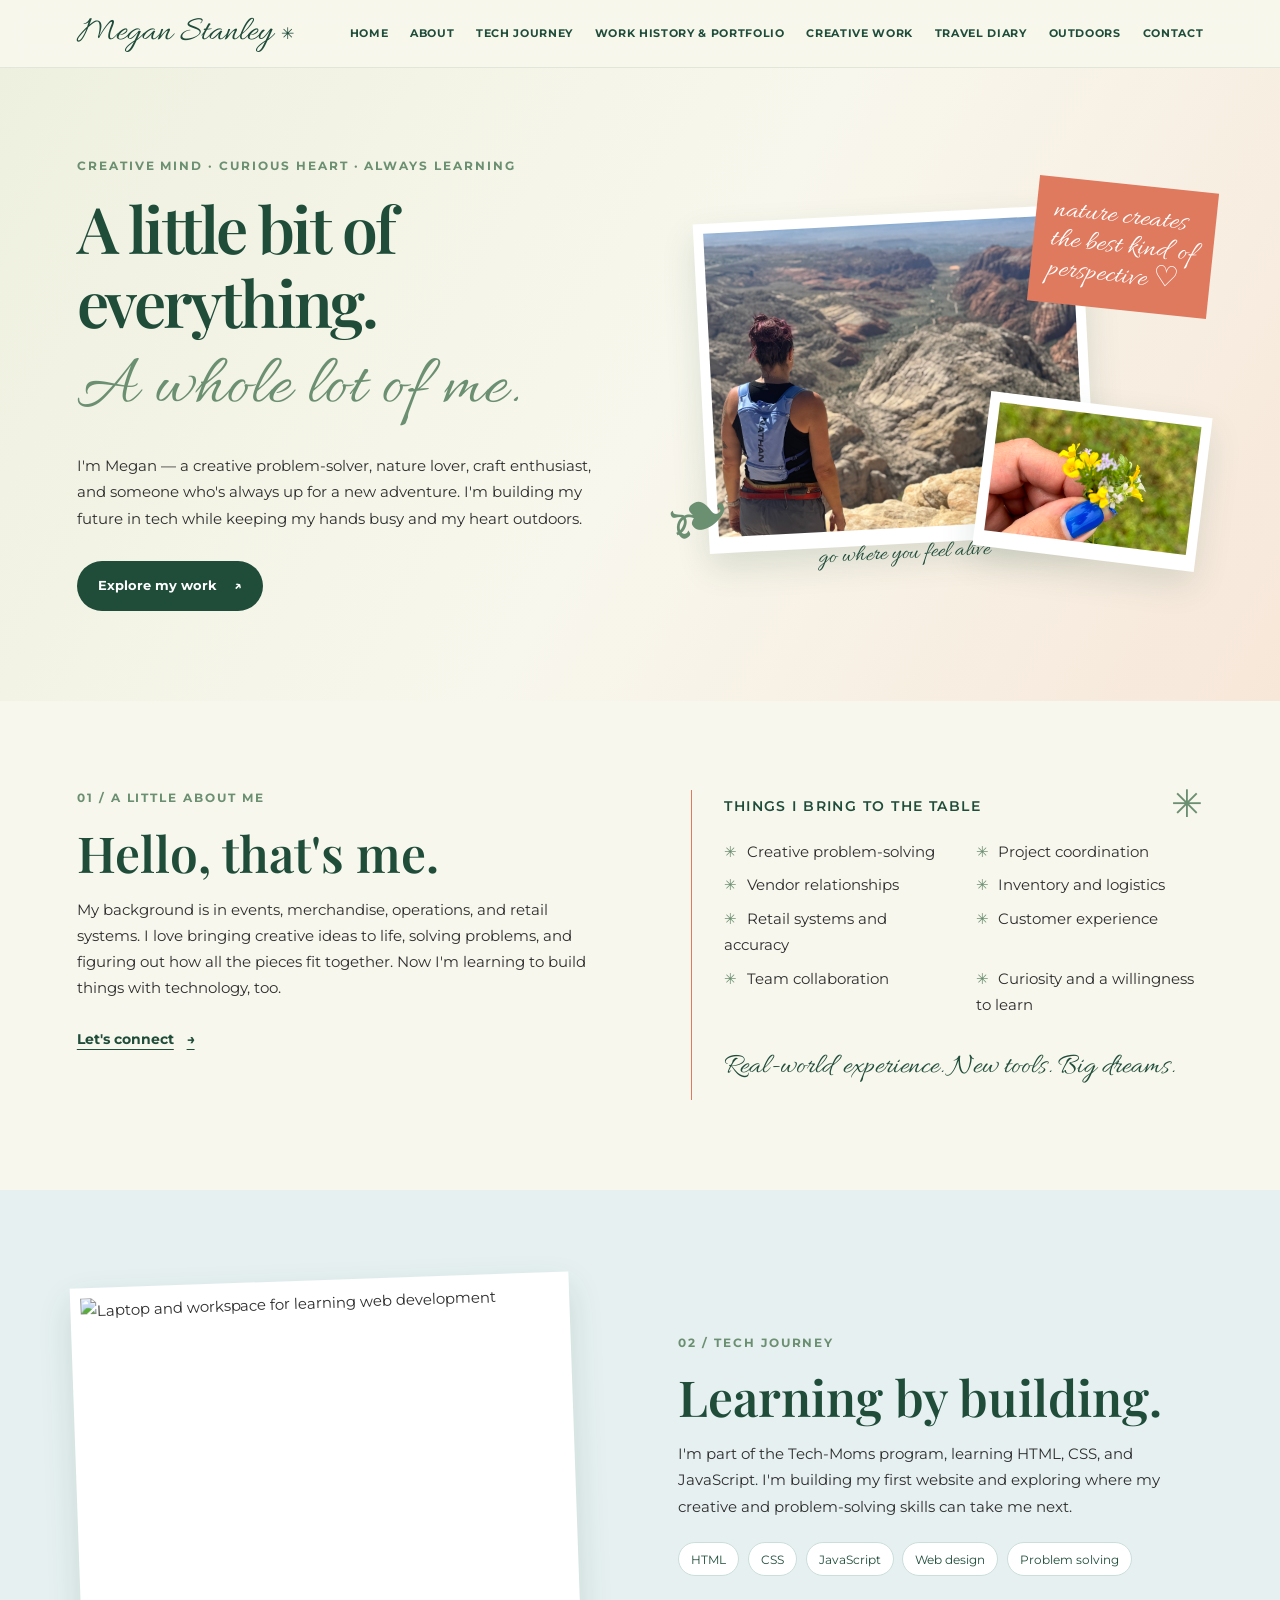
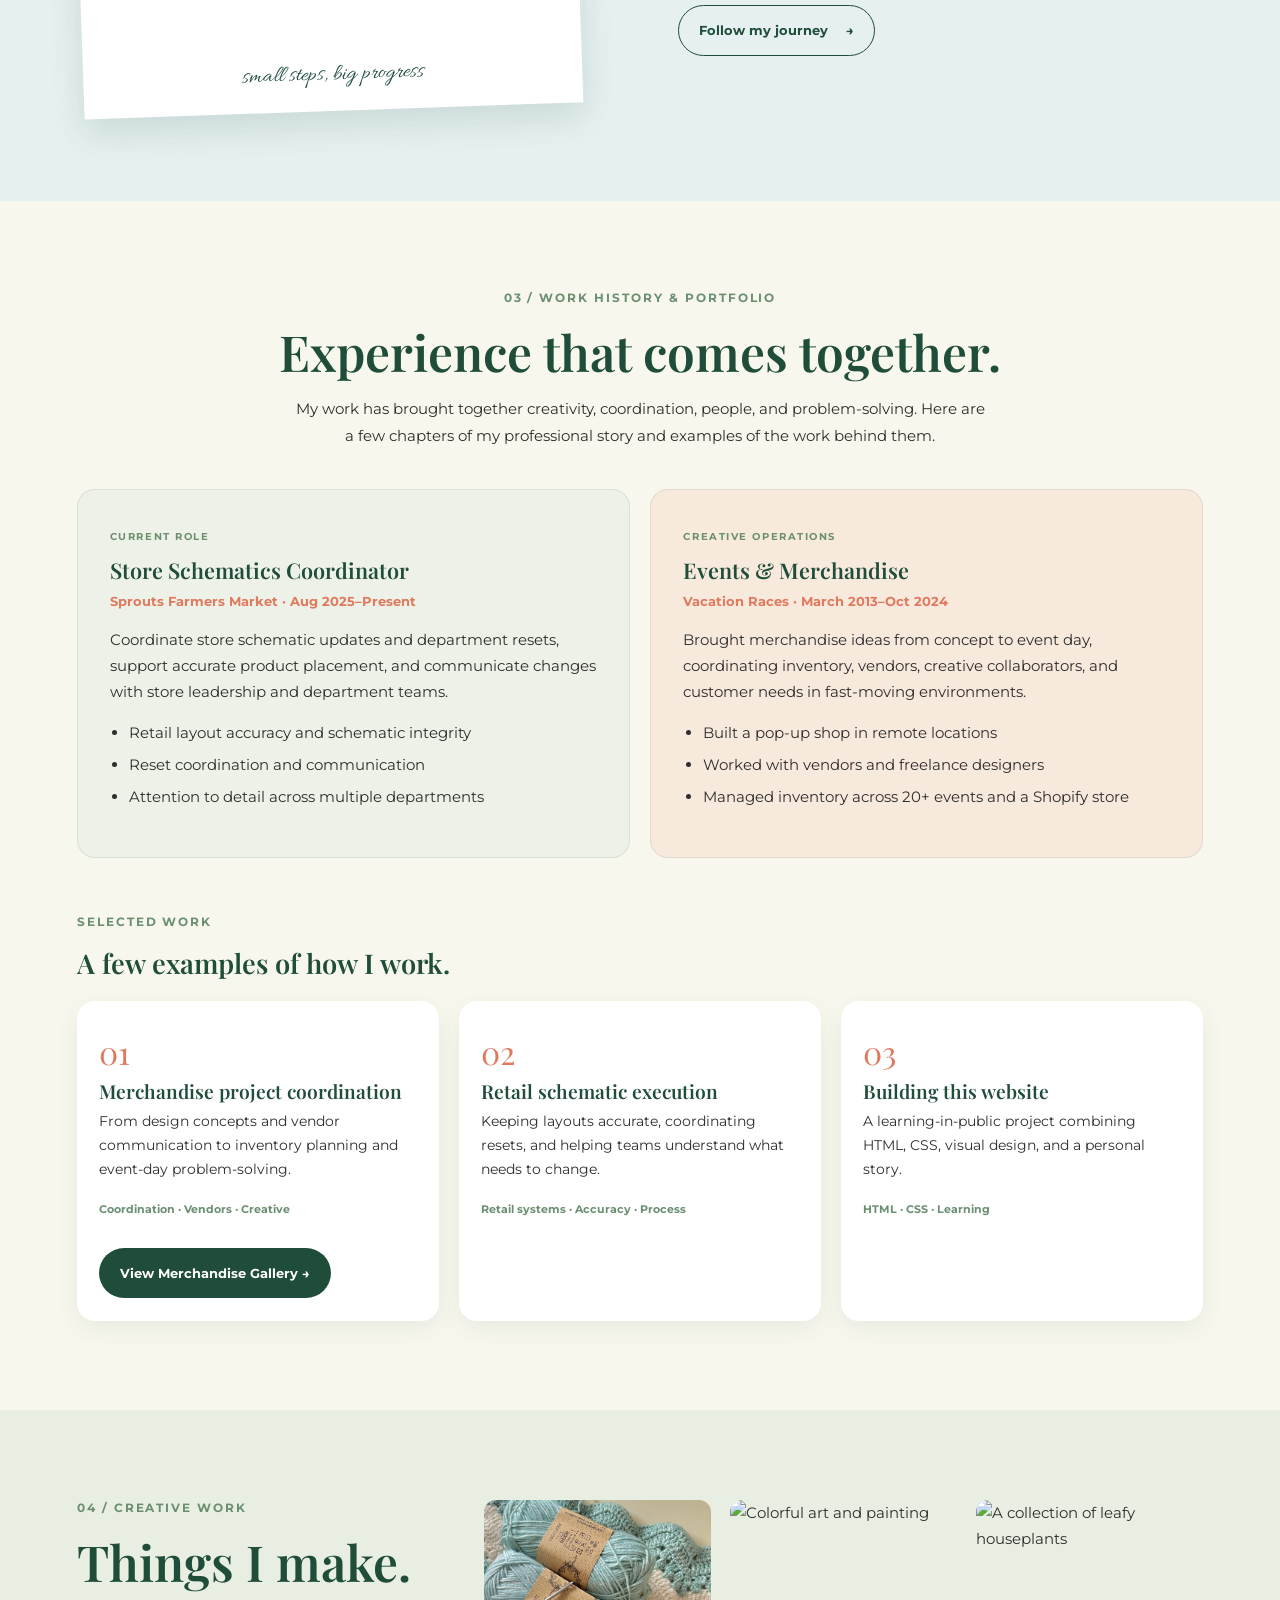
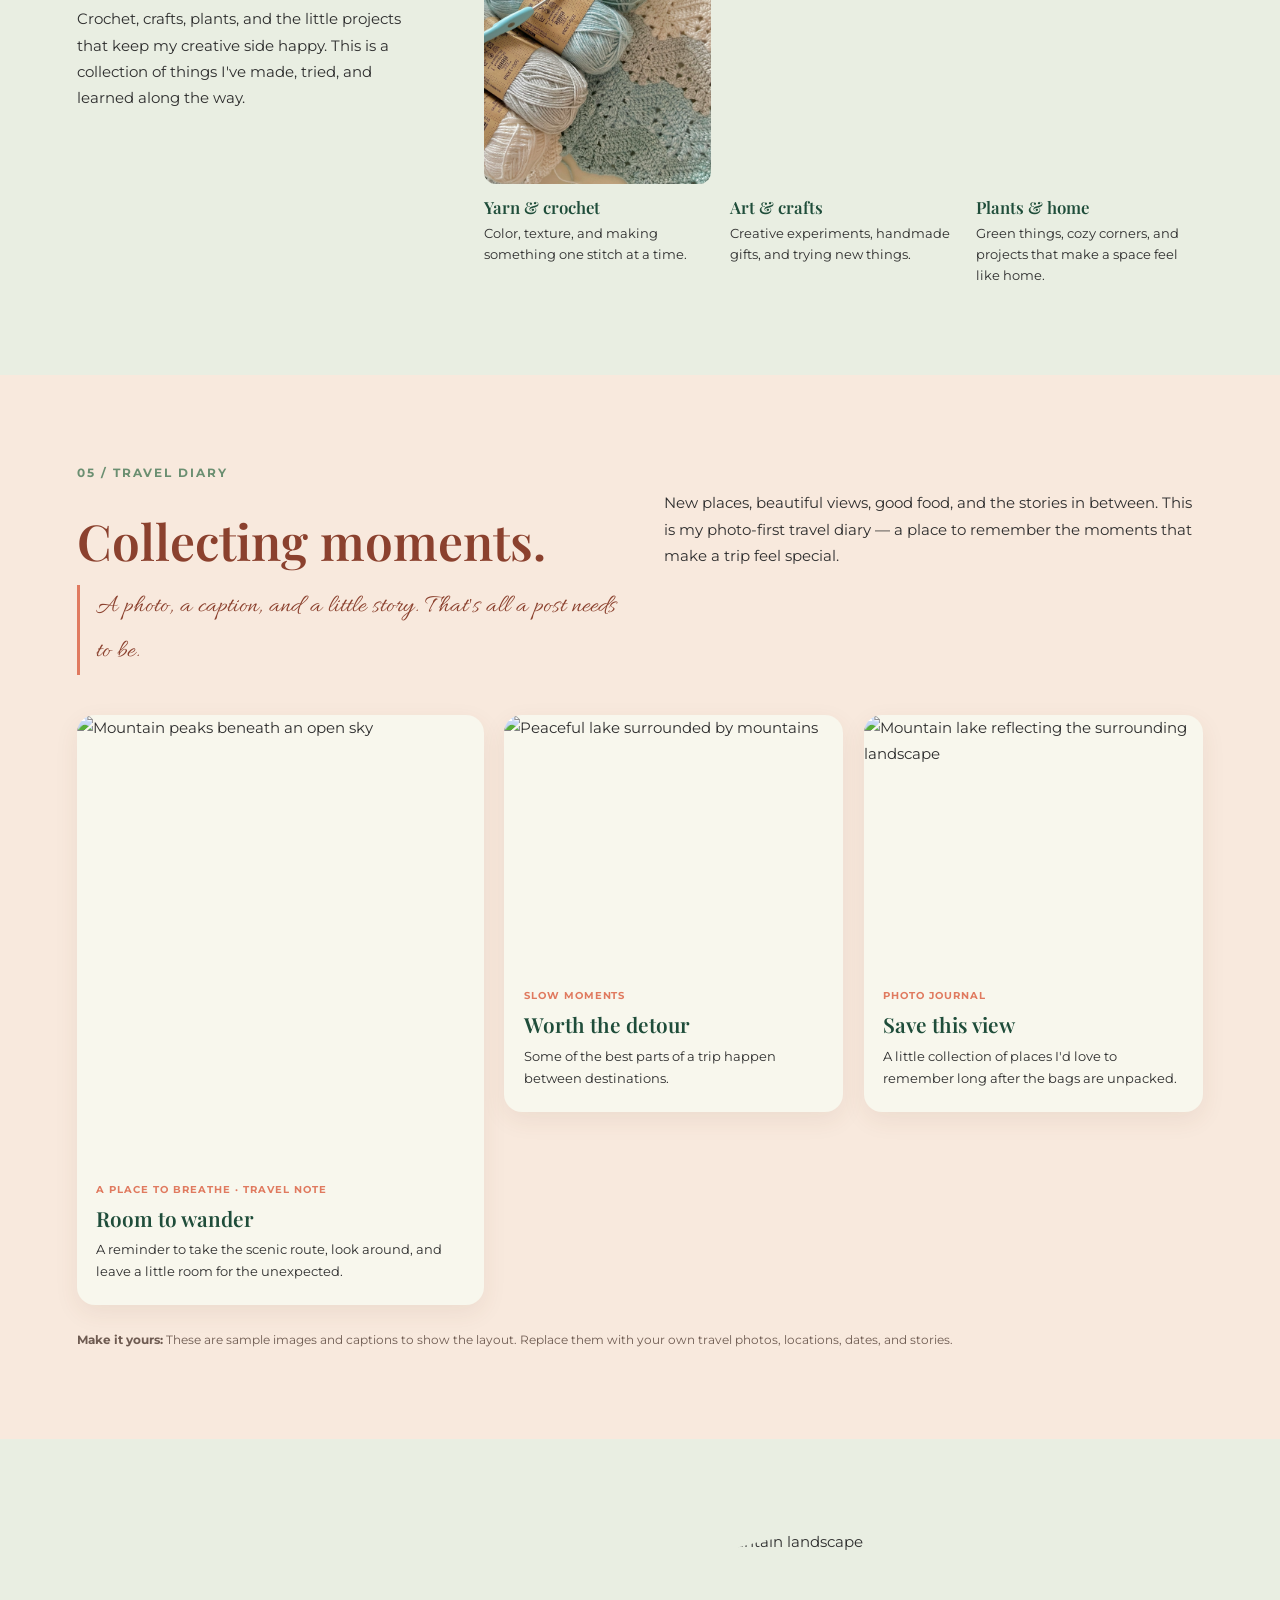
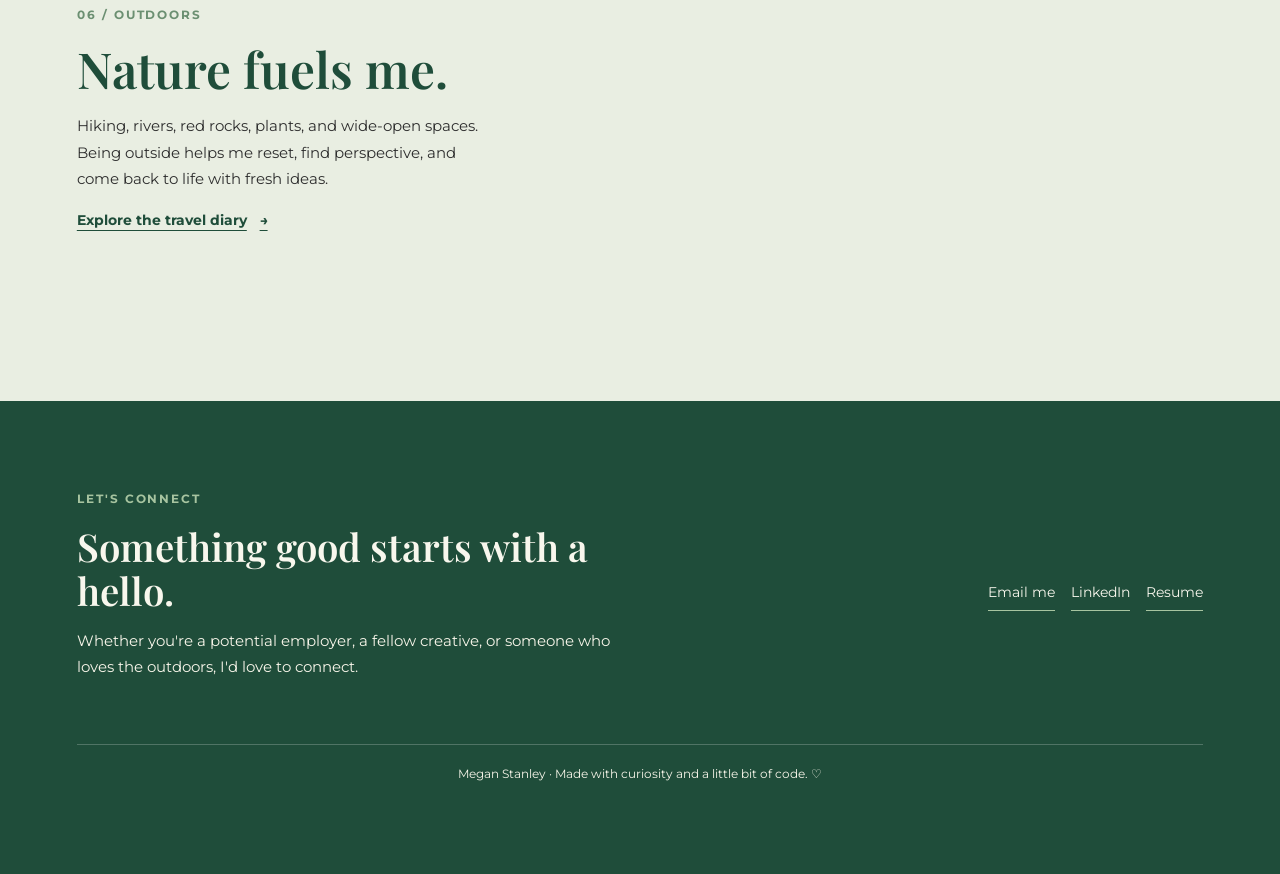
==== commit cd58c2df: "Add files via upload" ====
--- a/index.html
+++ b/index.html
@@ -42,7 +42,7 @@
       </div>
       <div class="hero-art" aria-label="Decorative travel and botanical collage">
         <div class="photo-card hero-photo main-photo">
-          <img src="/images/meganscoverlook.jpeg" alt="megan overlooking snow canyon" />
+          <img src="images/meganscoverlook.jpeg" alt="megan overlooking snow canyon" />
           <span class="photo-caption">go where you feel alive</span>
         </div>
         <div class="photo-card small-photo">
@@ -55,7 +55,7 @@
 
     <section class="about section-pad" id="about">
       <div class="section-heading">
-        <p class="eyebrow">03 / A LITTLE ABOUT ME</p>
+        <p class="eyebrow">01 / A LITTLE ABOUT ME</p>
         <h2>Hello, that's me.</h2>
         <p>My background is in events, merchandise, operations, and retail systems. I love bringing creative ideas to
           life, solving problems, and figuring out how all the pieces fit together. Now I'm learning to build things
@@ -86,7 +86,7 @@
         <span class="photo-caption">small steps, big progress</span>
       </div>
       <div class="tech-copy">
-        <p class="eyebrow">01 / TECH JOURNEY</p>
+        <p class="eyebrow">02 / TECH JOURNEY</p>
         <h2>Learning by building.</h2>
         <p>I'm part of the Tech-Moms program, learning HTML, CSS, and JavaScript. I'm building my first website and
           exploring where my creative and problem-solving skills can take me next.</p>
@@ -99,7 +99,7 @@
 
     <section class="work-history section-pad" id="work">
       <div class="work-heading">
-        <p class="eyebrow">02 / WORK HISTORY & PORTFOLIO</p>
+        <p class="eyebrow">03 / WORK HISTORY & PORTFOLIO</p>
         <h2>Experience that comes together.</h2>
         <p>My work has brought together creativity, coordination, people, and problem-solving. Here are a few chapters
           of my professional story and examples of the work behind them.</p>
@@ -127,7 +127,7 @@
             <li>Built a pop-up shop in remote locations</li>
             <li>Worked with vendors and freelance designers </li>
             <li>Managed inventory across 20+ events and a Shopify store</li>
-            
+
 
           </ul>
         </article>
@@ -257,10 +257,13 @@
       </p>
     </div>
     <div class="footer-links">
-      <!-- Replace these example links with your real contact details. -->
-      <a href="mailto:hello@example.com">Email me</a>
-      <a href="https://www.linkedin.com/" target="_blank" rel="noreferrer">LinkedIn</a>
-      <a href="#" aria-label="Add your resume link">Resume (add link)</a>
+
+      <a href="mailto:meganlstanley@gmail.com">Email me</a>
+      <a href="https://www.linkedin.com/in/meganlstanley/" target="_blank" rel="noreferrer">LinkedIn</a>
+      <a href="https://drive.google.com/file/d/1fy5K5weDeZePcS2zdcWwPpiPUtSaWCzf/view" target="_blank"
+        rel="noopener noreferrer">
+        Resume
+      </a>
     </div>
     <p class="footer-bottom">Megan Stanley · Made with curiosity and a little bit of code. ♡</p>
   </footer>
